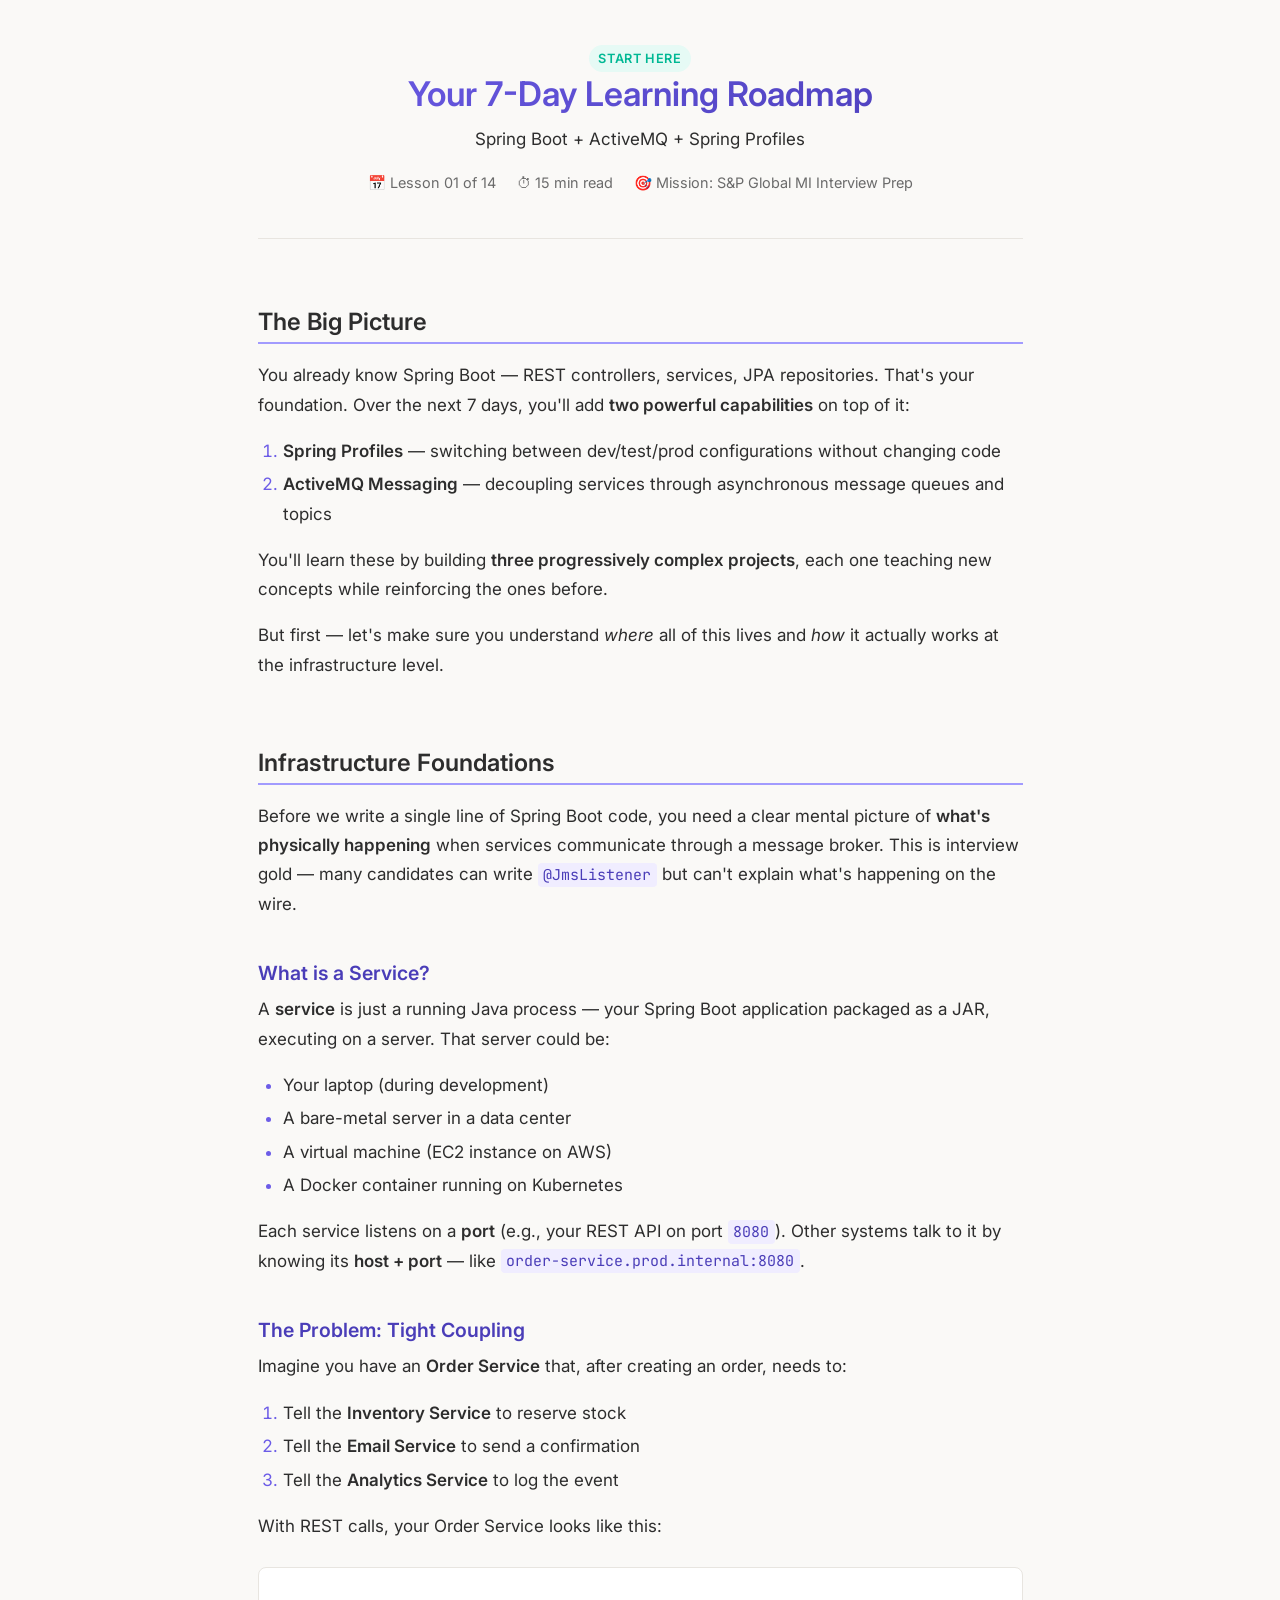
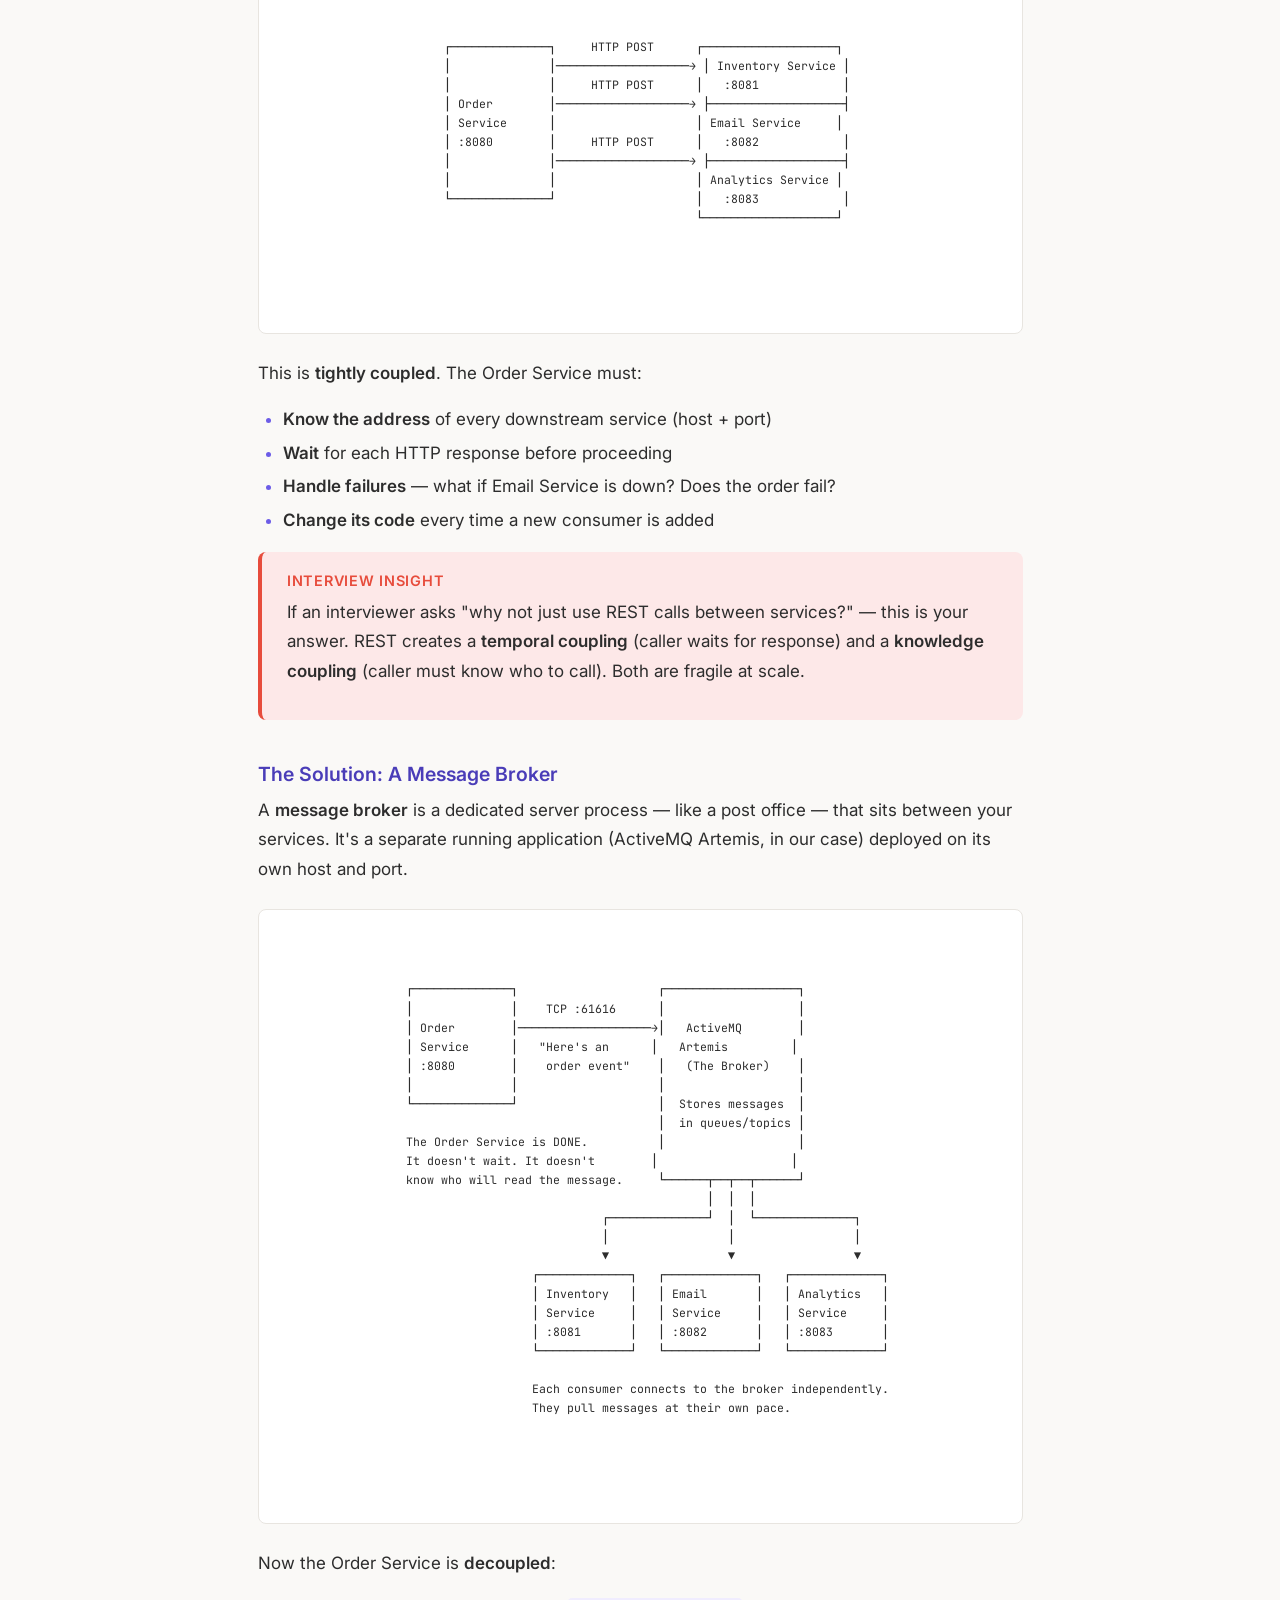
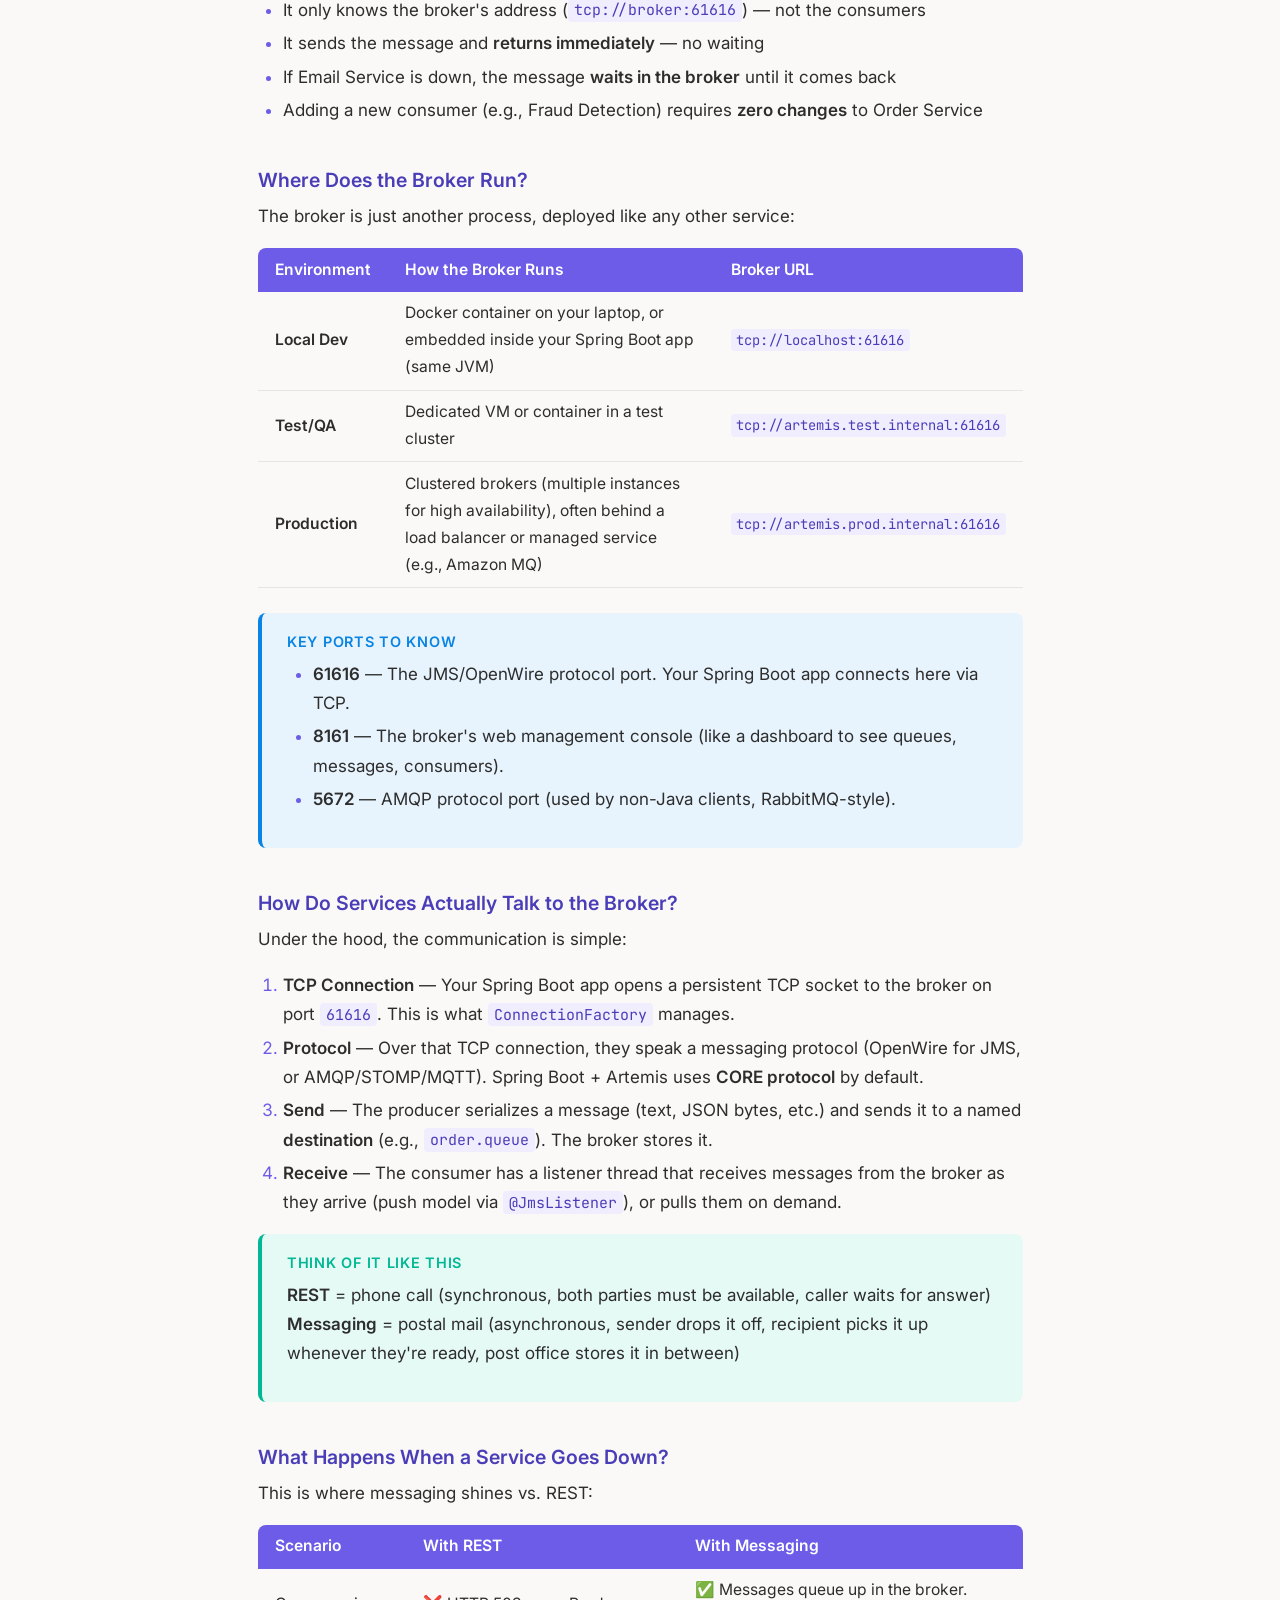
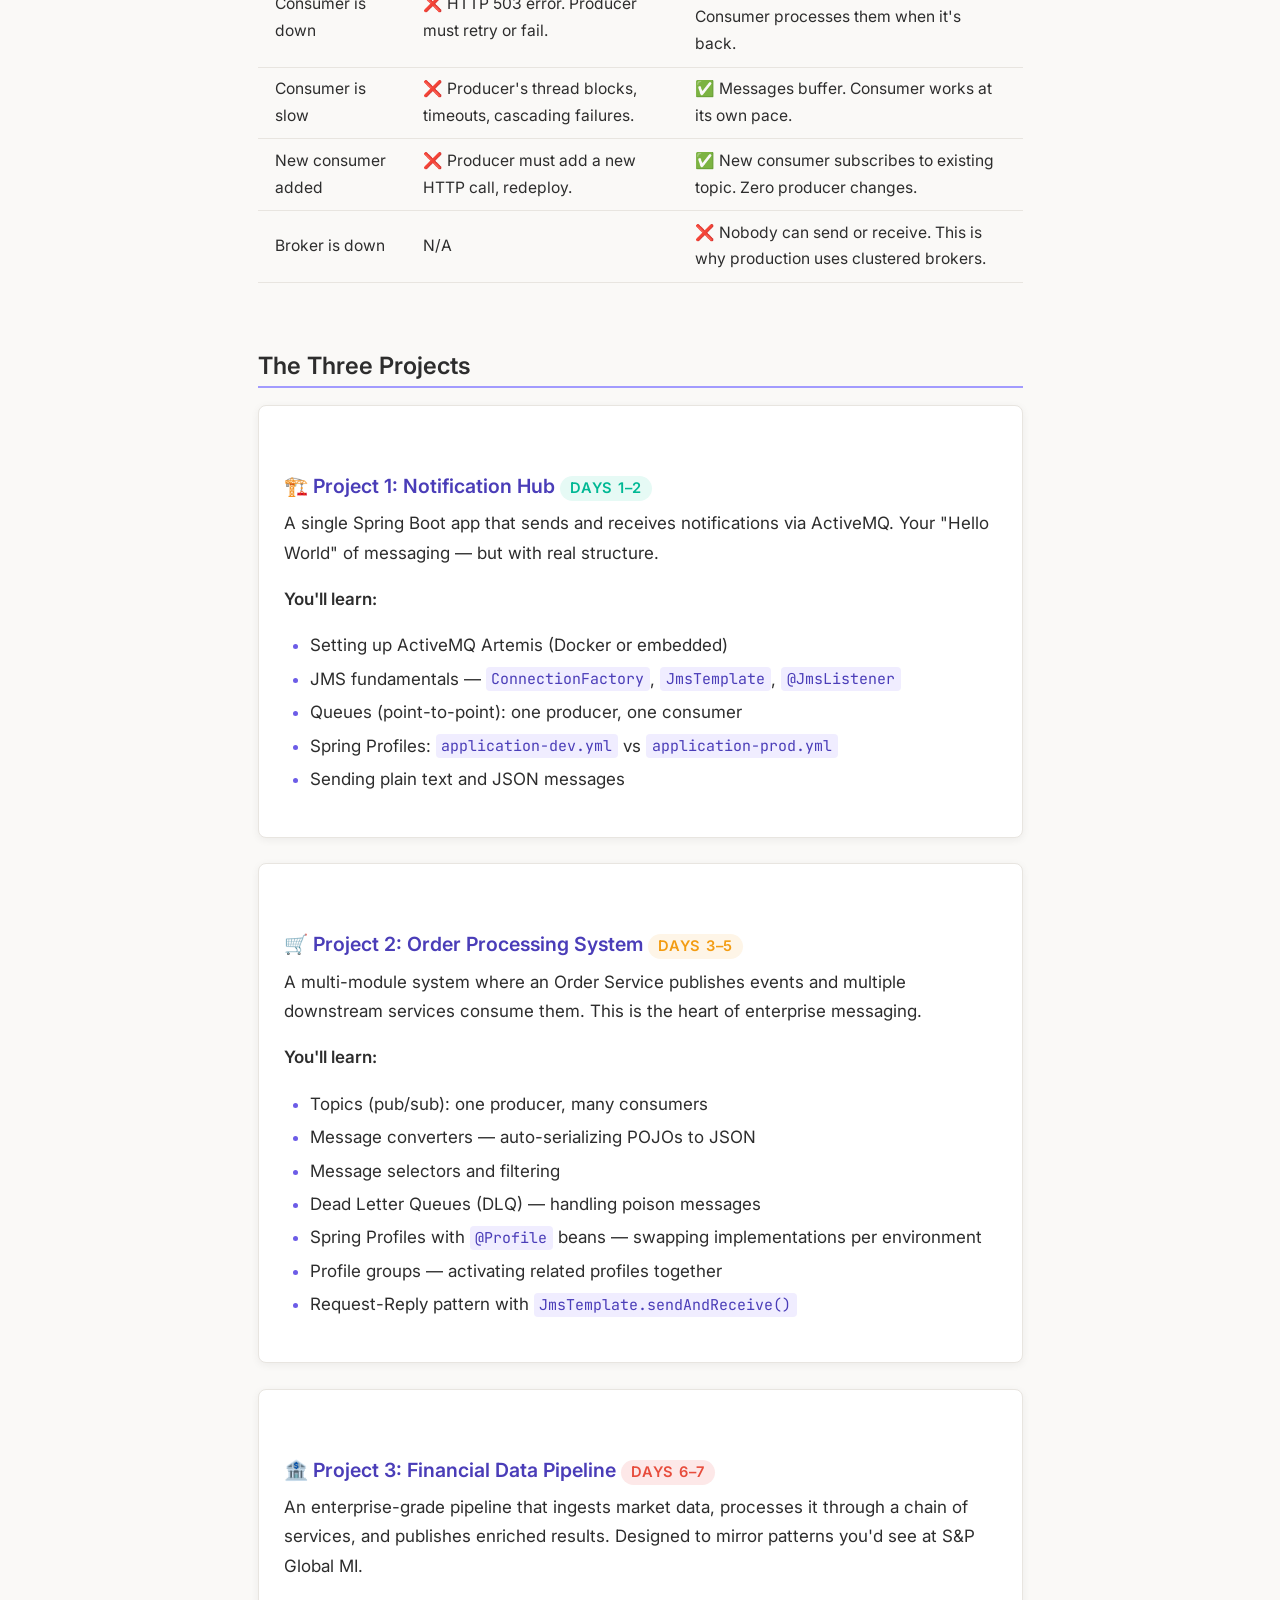
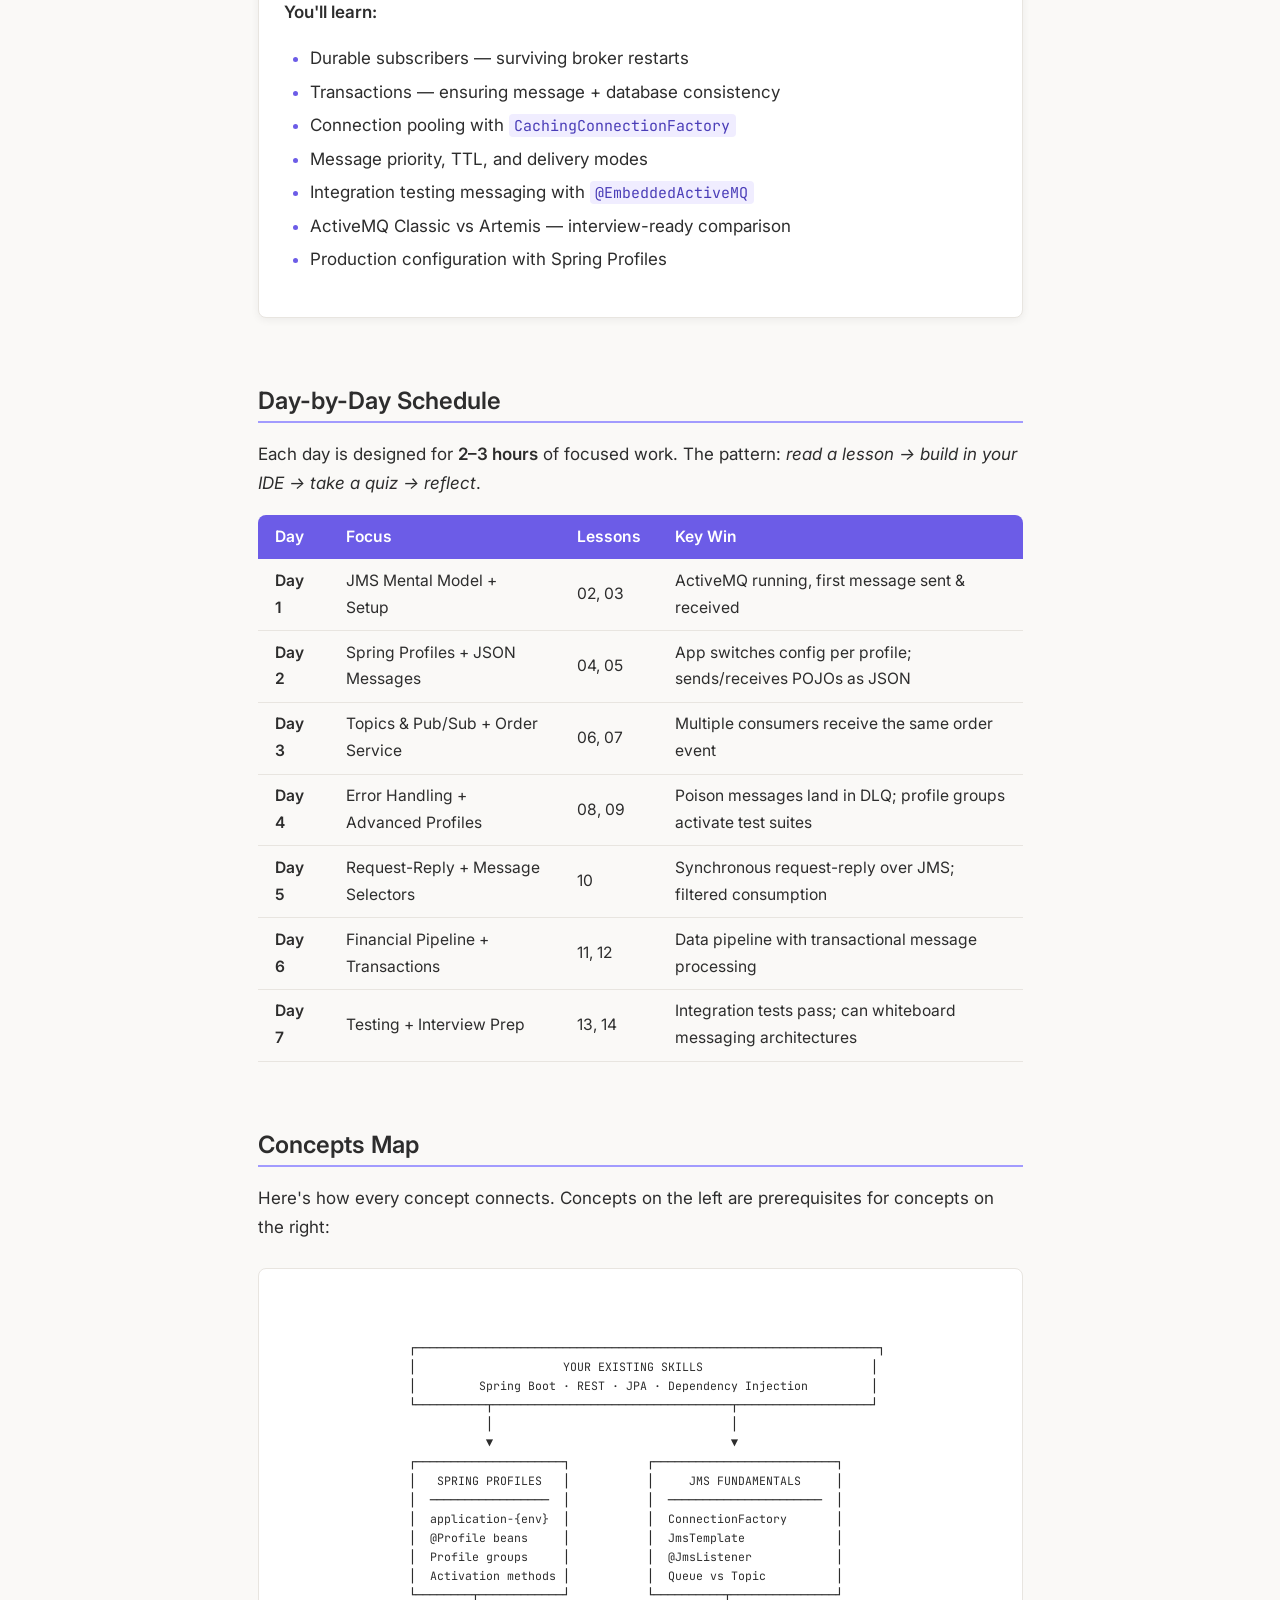
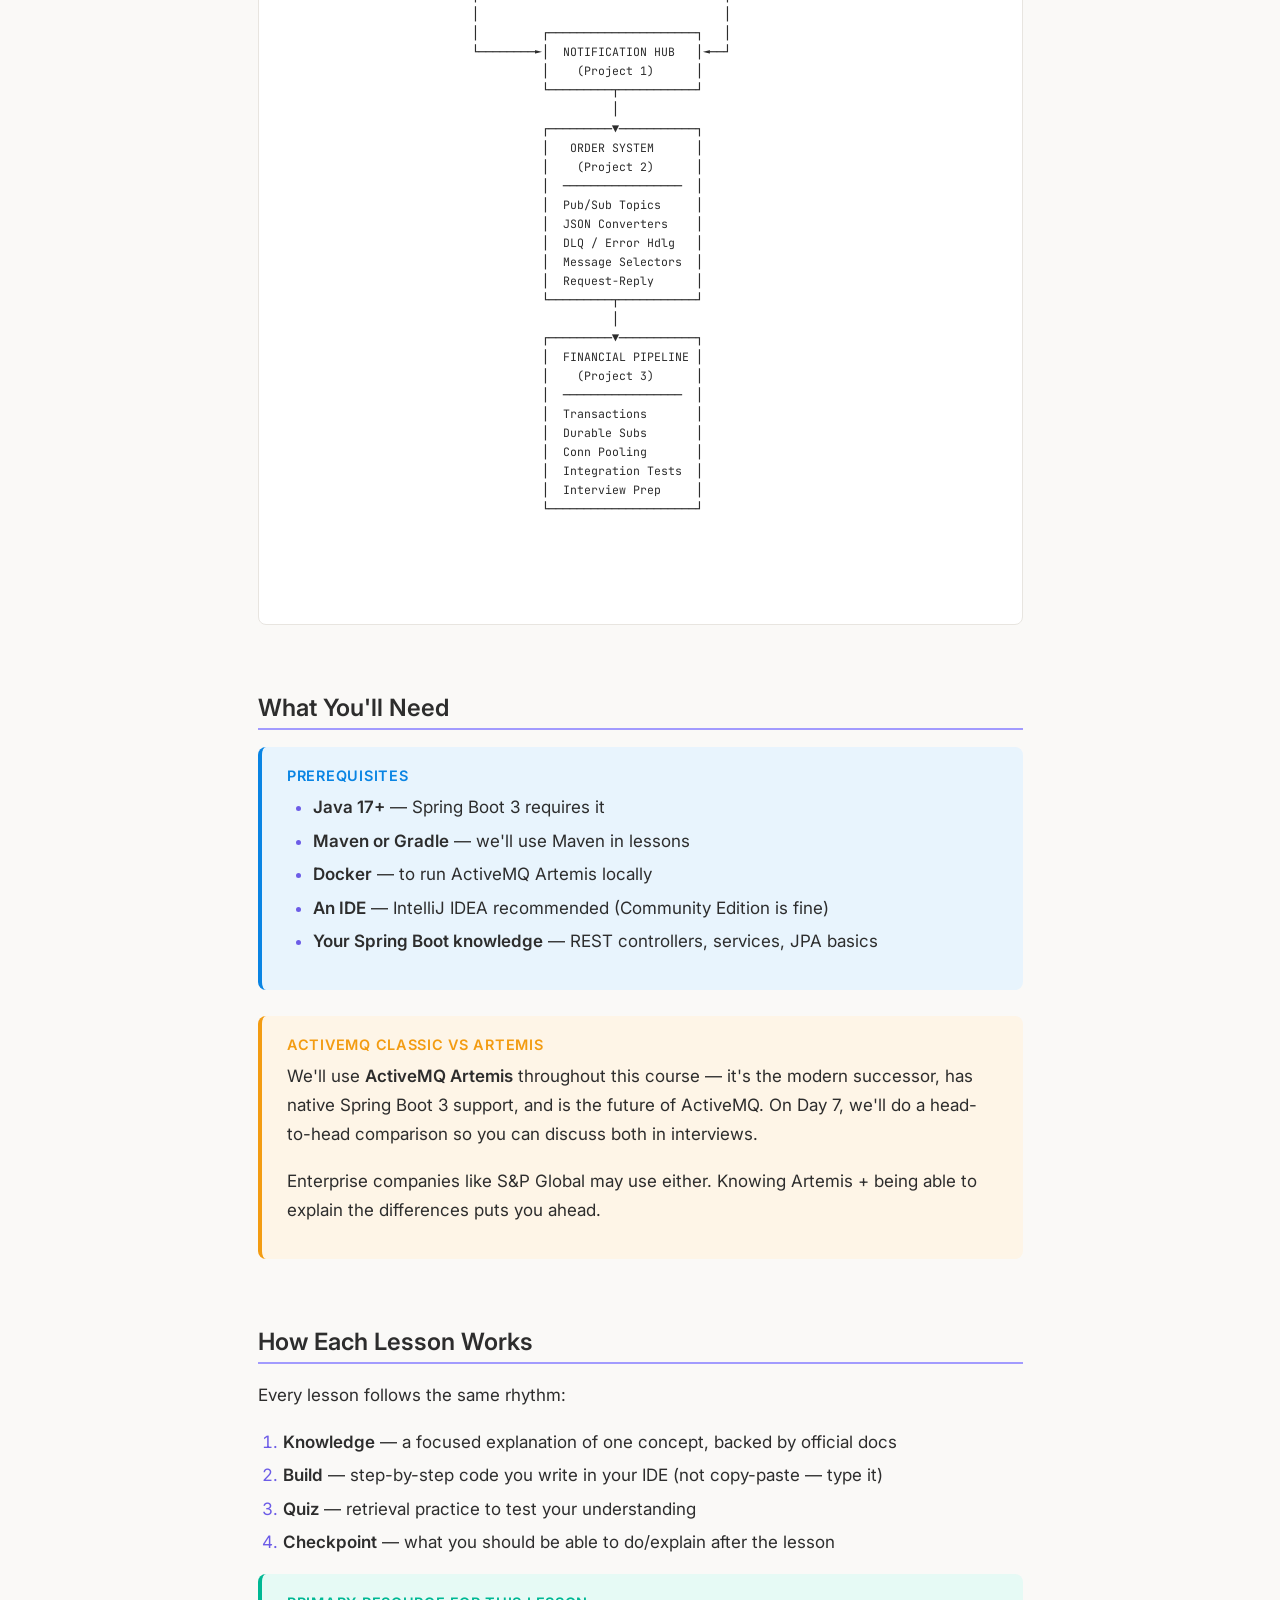
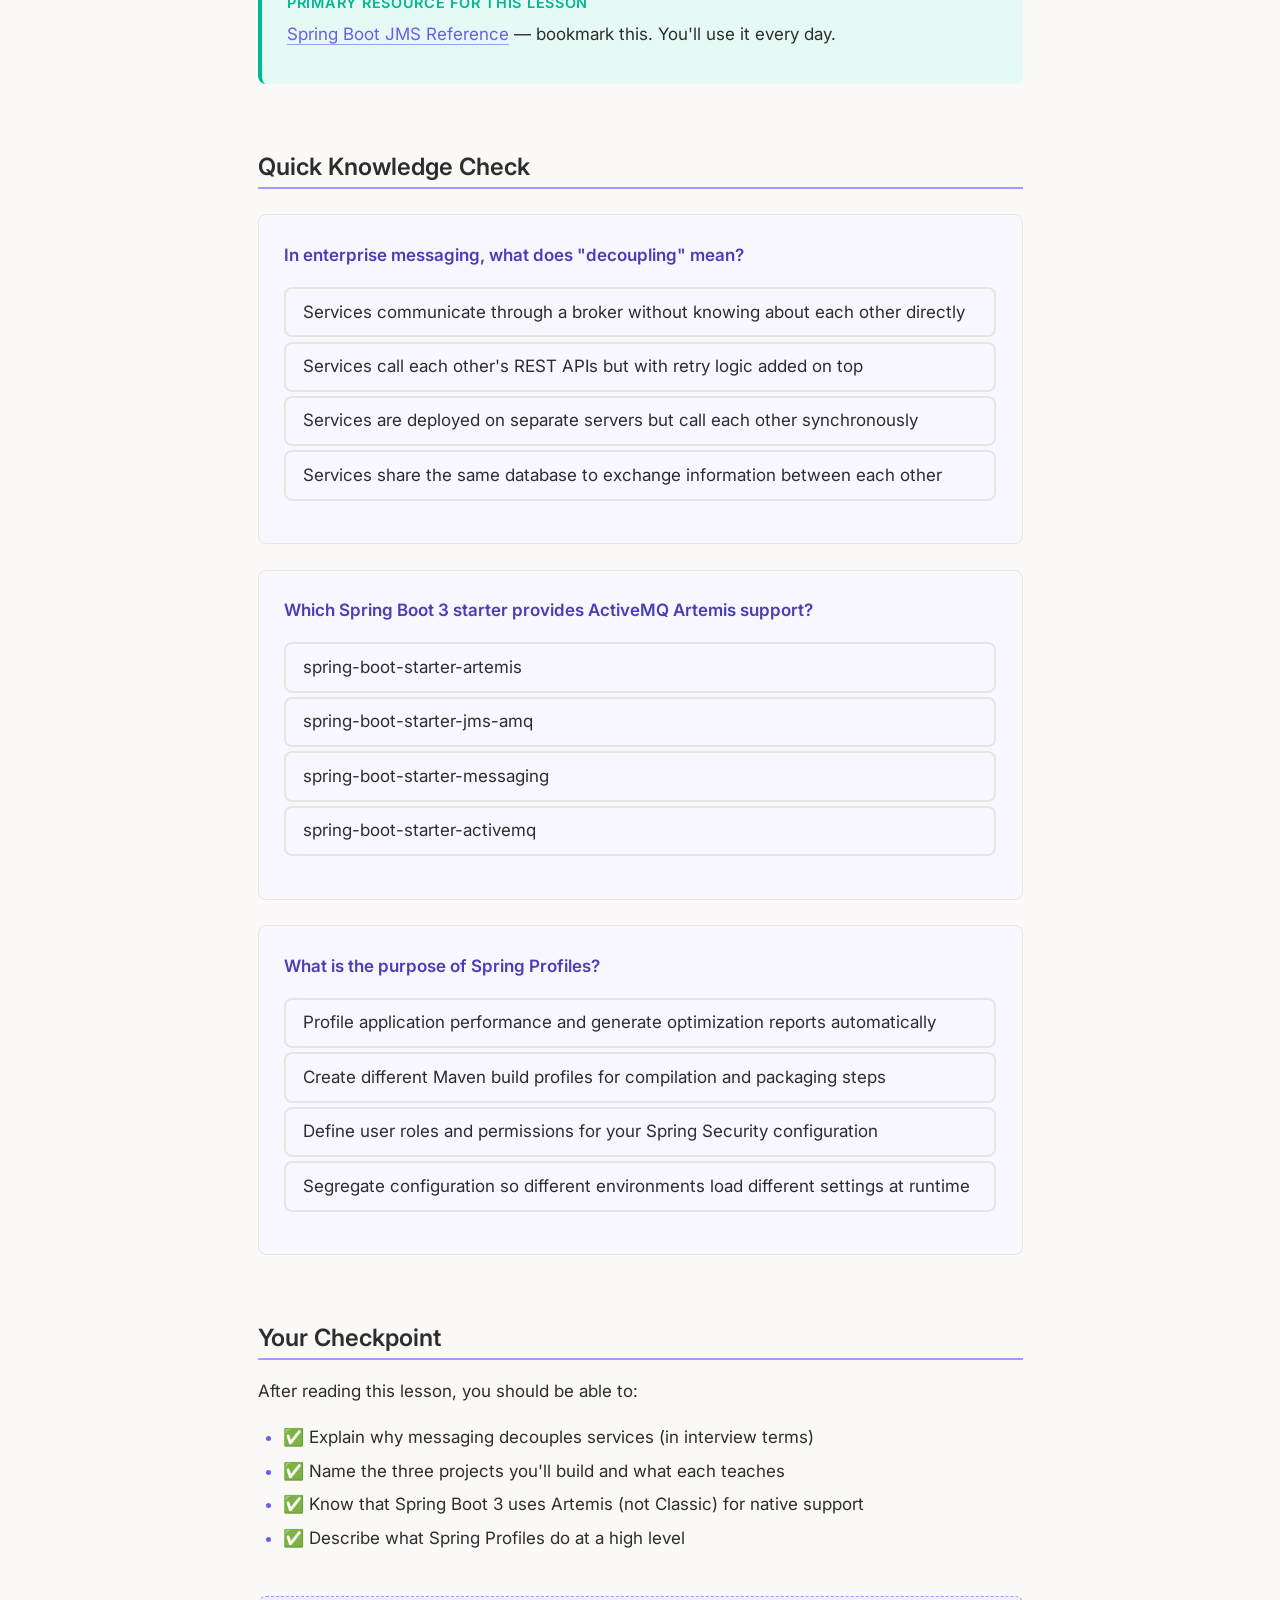
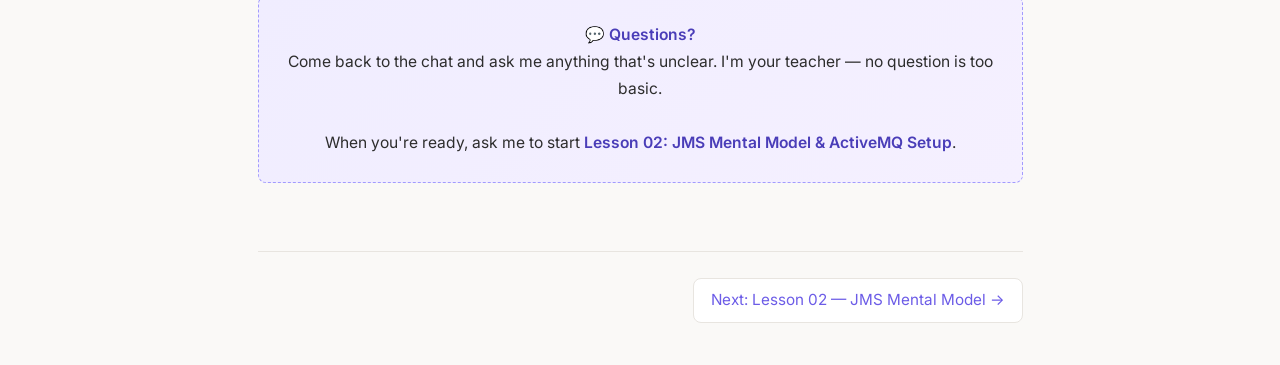
==== lessons/0001-your-seven-day-roadmap.html @ 691f7c8f "Initial commit of Spring Boot + ActiveMQ learning path" ====
<!DOCTYPE html>
<html lang="en">
<head>
  <meta charset="UTF-8">
  <meta name="viewport" content="width=device-width, initial-scale=1.0">
  <title>Lesson 01 — Your 7-Day Learning Roadmap</title>
  <link rel="stylesheet" href="../assets/style.css">
</head>
<body>

  <div class="lesson-header">
    <span class="lesson-badge badge-beginner">Start Here</span>
    <h1>Your 7-Day Learning Roadmap</h1>
    <p>Spring Boot + ActiveMQ + Spring Profiles</p>
    <div class="lesson-meta">
      <span>📅 Lesson 01 of 14</span>
      <span>⏱ 15 min read</span>
      <span>🎯 Mission: S&amp;P Global MI Interview Prep</span>
    </div>
  </div>

  <!-- ============================================================ -->

  <h2>The Big Picture</h2>

  <p>You already know Spring Boot — REST controllers, services, JPA repositories. That's your foundation. Over the next 7 days, you'll add <strong>two powerful capabilities</strong> on top of it:</p>

  <ol>
    <li><strong>Spring Profiles</strong> — switching between dev/test/prod configurations without changing code</li>
    <li><strong>ActiveMQ Messaging</strong> — decoupling services through asynchronous message queues and topics</li>
  </ol>

  <p>You'll learn these by building <strong>three progressively complex projects</strong>, each one teaching new concepts while reinforcing the ones before.</p>

  <p>But first — let's make sure you understand <em>where</em> all of this lives and <em>how</em> it actually works at the infrastructure level.</p>

  <!-- ============================================================ -->

  <h2>Infrastructure Foundations</h2>

  <p>Before we write a single line of Spring Boot code, you need a clear mental picture of <strong>what's physically happening</strong> when services communicate through a message broker. This is interview gold — many candidates can write <code>@JmsListener</code> but can't explain what's happening on the wire.</p>

  <h3>What is a Service?</h3>

  <p>A <strong>service</strong> is just a running Java process — your Spring Boot application packaged as a JAR, executing on a server. That server could be:</p>

  <ul>
    <li>Your laptop (during development)</li>
    <li>A bare-metal server in a data center</li>
    <li>A virtual machine (EC2 instance on AWS)</li>
    <li>A Docker container running on Kubernetes</li>
  </ul>

  <p>Each service listens on a <strong>port</strong> (e.g., your REST API on port <code>8080</code>). Other systems talk to it by knowing its <strong>host + port</strong> — like <code>order-service.prod.internal:8080</code>.</p>

  <h3>The Problem: Tight Coupling</h3>

  <p>Imagine you have an <strong>Order Service</strong> that, after creating an order, needs to:</p>
  <ol>
    <li>Tell the <strong>Inventory Service</strong> to reserve stock</li>
    <li>Tell the <strong>Email Service</strong> to send a confirmation</li>
    <li>Tell the <strong>Analytics Service</strong> to log the event</li>
  </ol>

  <p>With REST calls, your Order Service looks like this:</p>

  <div class="diagram">
    <pre><code>
  ┌──────────────┐     HTTP POST      ┌───────────────────┐
  │              │───────────────────→ │ Inventory Service │
  │              │     HTTP POST      │   :8081            │
  │ Order        │───────────────────→ ├───────────────────┤
  │ Service      │                    │ Email Service     │
  │ :8080        │     HTTP POST      │   :8082            │
  │              │───────────────────→ ├───────────────────┤
  │              │                    │ Analytics Service │
  └──────────────┘                    │   :8083            │
                                      └───────────────────┘
    </code></pre>
  </div>

  <p>This is <strong>tightly coupled</strong>. The Order Service must:</p>
  <ul>
    <li><strong>Know the address</strong> of every downstream service (host + port)</li>
    <li><strong>Wait</strong> for each HTTP response before proceeding</li>
    <li><strong>Handle failures</strong> — what if Email Service is down? Does the order fail?</li>
    <li><strong>Change its code</strong> every time a new consumer is added</li>
  </ul>

  <div class="callout callout-danger">
    <div class="callout-label">Interview Insight</div>
    <p>If an interviewer asks "why not just use REST calls between services?" — this is your answer. REST creates a <strong>temporal coupling</strong> (caller waits for response) and a <strong>knowledge coupling</strong> (caller must know who to call). Both are fragile at scale.</p>
  </div>

  <h3>The Solution: A Message Broker</h3>

  <p>A <strong>message broker</strong> is a dedicated server process — like a post office — that sits between your services. It's a separate running application (ActiveMQ Artemis, in our case) deployed on its own host and port.</p>

  <div class="diagram">
    <pre><code>
  ┌──────────────┐                    ┌───────────────────┐
  │              │    TCP :61616      │                   │
  │ Order        │───────────────────→│   ActiveMQ        │
  │ Service      │   "Here's an      │   Artemis         │
  │ :8080        │    order event"    │   (The Broker)    │
  │              │                    │                   │
  └──────────────┘                    │  Stores messages  │
                                      │  in queues/topics │
  The Order Service is DONE.          │                   │
  It doesn't wait. It doesn't        │                   │
  know who will read the message.     └──────┬──┬──┬──────┘
                                             │  │  │
                              ┌──────────────┘  │  └──────────────┐
                              │                 │                 │
                              ▼                 ▼                 ▼
                    ┌─────────────┐   ┌─────────────┐   ┌─────────────┐
                    │ Inventory   │   │ Email       │   │ Analytics   │
                    │ Service     │   │ Service     │   │ Service     │
                    │ :8081       │   │ :8082       │   │ :8083       │
                    └─────────────┘   └─────────────┘   └─────────────┘

                    Each consumer connects to the broker independently.
                    They pull messages at their own pace.
    </code></pre>
  </div>

  <p>Now the Order Service is <strong>decoupled</strong>:</p>
  <ul>
    <li>It only knows the broker's address (<code>tcp://broker:61616</code>) — not the consumers</li>
    <li>It sends the message and <strong>returns immediately</strong> — no waiting</li>
    <li>If Email Service is down, the message <strong>waits in the broker</strong> until it comes back</li>
    <li>Adding a new consumer (e.g., Fraud Detection) requires <strong>zero changes</strong> to Order Service</li>
  </ul>

  <h3>Where Does the Broker Run?</h3>

  <p>The broker is just another process, deployed like any other service:</p>

  <table>
    <thead>
      <tr>
        <th>Environment</th>
        <th>How the Broker Runs</th>
        <th>Broker URL</th>
      </tr>
    </thead>
    <tbody>
      <tr>
        <td><strong>Local Dev</strong></td>
        <td>Docker container on your laptop, or embedded inside your Spring Boot app (same JVM)</td>
        <td><code>tcp://localhost:61616</code></td>
      </tr>
      <tr>
        <td><strong>Test/QA</strong></td>
        <td>Dedicated VM or container in a test cluster</td>
        <td><code>tcp://artemis.test.internal:61616</code></td>
      </tr>
      <tr>
        <td><strong>Production</strong></td>
        <td>Clustered brokers (multiple instances for high availability), often behind a load balancer or managed service (e.g., Amazon MQ)</td>
        <td><code>tcp://artemis.prod.internal:61616</code></td>
      </tr>
    </tbody>
  </table>

  <div class="callout callout-info">
    <div class="callout-label">Key Ports to Know</div>
    <ul>
      <li><strong>61616</strong> — The JMS/OpenWire protocol port. Your Spring Boot app connects here via TCP.</li>
      <li><strong>8161</strong> — The broker's web management console (like a dashboard to see queues, messages, consumers).</li>
      <li><strong>5672</strong> — AMQP protocol port (used by non-Java clients, RabbitMQ-style).</li>
    </ul>
  </div>

  <h3>How Do Services Actually Talk to the Broker?</h3>

  <p>Under the hood, the communication is simple:</p>

  <ol>
    <li><strong>TCP Connection</strong> — Your Spring Boot app opens a persistent TCP socket to the broker on port <code>61616</code>. This is what <code>ConnectionFactory</code> manages.</li>
    <li><strong>Protocol</strong> — Over that TCP connection, they speak a messaging protocol (OpenWire for JMS, or AMQP/STOMP/MQTT). Spring Boot + Artemis uses <strong>CORE protocol</strong> by default.</li>
    <li><strong>Send</strong> — The producer serializes a message (text, JSON bytes, etc.) and sends it to a named <strong>destination</strong> (e.g., <code>order.queue</code>). The broker stores it.</li>
    <li><strong>Receive</strong> — The consumer has a listener thread that receives messages from the broker as they arrive (push model via <code>@JmsListener</code>), or pulls them on demand.</li>
  </ol>

  <div class="callout callout-success">
    <div class="callout-label">Think of It Like This</div>
    <p><strong>REST</strong> = phone call (synchronous, both parties must be available, caller waits for answer)<br>
    <strong>Messaging</strong> = postal mail (asynchronous, sender drops it off, recipient picks it up whenever they're ready, post office stores it in between)</p>
  </div>

  <h3>What Happens When a Service Goes Down?</h3>

  <p>This is where messaging shines vs. REST:</p>

  <table>
    <thead>
      <tr>
        <th>Scenario</th>
        <th>With REST</th>
        <th>With Messaging</th>
      </tr>
    </thead>
    <tbody>
      <tr>
        <td>Consumer is down</td>
        <td>❌ HTTP 503 error. Producer must retry or fail.</td>
        <td>✅ Messages queue up in the broker. Consumer processes them when it's back.</td>
      </tr>
      <tr>
        <td>Consumer is slow</td>
        <td>❌ Producer's thread blocks, timeouts, cascading failures.</td>
        <td>✅ Messages buffer. Consumer works at its own pace.</td>
      </tr>
      <tr>
        <td>New consumer added</td>
        <td>❌ Producer must add a new HTTP call, redeploy.</td>
        <td>✅ New consumer subscribes to existing topic. Zero producer changes.</td>
      </tr>
      <tr>
        <td>Broker is down</td>
        <td>N/A</td>
        <td>❌ Nobody can send or receive. This is why production uses clustered brokers.</td>
      </tr>
    </tbody>
  </table>

  <!-- ============================================================ -->

  <h2>The Three Projects</h2>

  <div class="card">
    <h3>🏗️ Project 1: Notification Hub <span class="lesson-badge badge-beginner">Days 1–2</span></h3>
    <p>A single Spring Boot app that sends and receives notifications via ActiveMQ. Your "Hello World" of messaging — but with real structure.</p>
    <p><strong>You'll learn:</strong></p>
    <ul>
      <li>Setting up ActiveMQ Artemis (Docker or embedded)</li>
      <li>JMS fundamentals — <code>ConnectionFactory</code>, <code>JmsTemplate</code>, <code>@JmsListener</code></li>
      <li>Queues (point-to-point): one producer, one consumer</li>
      <li>Spring Profiles: <code>application-dev.yml</code> vs <code>application-prod.yml</code></li>
      <li>Sending plain text and JSON messages</li>
    </ul>
  </div>

  <div class="card">
    <h3>🛒 Project 2: Order Processing System <span class="lesson-badge badge-intermediate">Days 3–5</span></h3>
    <p>A multi-module system where an Order Service publishes events and multiple downstream services consume them. This is the heart of enterprise messaging.</p>
    <p><strong>You'll learn:</strong></p>
    <ul>
      <li>Topics (pub/sub): one producer, many consumers</li>
      <li>Message converters — auto-serializing POJOs to JSON</li>
      <li>Message selectors and filtering</li>
      <li>Dead Letter Queues (DLQ) — handling poison messages</li>
      <li>Spring Profiles with <code>@Profile</code> beans — swapping implementations per environment</li>
      <li>Profile groups — activating related profiles together</li>
      <li>Request-Reply pattern with <code>JmsTemplate.sendAndReceive()</code></li>
    </ul>
  </div>

  <div class="card">
    <h3>🏦 Project 3: Financial Data Pipeline <span class="lesson-badge badge-advanced">Days 6–7</span></h3>
    <p>An enterprise-grade pipeline that ingests market data, processes it through a chain of services, and publishes enriched results. Designed to mirror patterns you'd see at S&amp;P Global MI.</p>
    <p><strong>You'll learn:</strong></p>
    <ul>
      <li>Durable subscribers — surviving broker restarts</li>
      <li>Transactions — ensuring message + database consistency</li>
      <li>Connection pooling with <code>CachingConnectionFactory</code></li>
      <li>Message priority, TTL, and delivery modes</li>
      <li>Integration testing messaging with <code>@EmbeddedActiveMQ</code></li>
      <li>ActiveMQ Classic vs Artemis — interview-ready comparison</li>
      <li>Production configuration with Spring Profiles</li>
    </ul>
  </div>

  <!-- ============================================================ -->

  <h2>Day-by-Day Schedule</h2>

  <p>Each day is designed for <strong>2–3 hours</strong> of focused work. The pattern: <em>read a lesson → build in your IDE → take a quiz → reflect</em>.</p>

  <table>
    <thead>
      <tr>
        <th>Day</th>
        <th>Focus</th>
        <th>Lessons</th>
        <th>Key Win</th>
      </tr>
    </thead>
    <tbody>
      <tr>
        <td><strong>Day 1</strong></td>
        <td>JMS Mental Model + Setup</td>
        <td>02, 03</td>
        <td>ActiveMQ running, first message sent &amp; received</td>
      </tr>
      <tr>
        <td><strong>Day 2</strong></td>
        <td>Spring Profiles + JSON Messages</td>
        <td>04, 05</td>
        <td>App switches config per profile; sends/receives POJOs as JSON</td>
      </tr>
      <tr>
        <td><strong>Day 3</strong></td>
        <td>Topics &amp; Pub/Sub + Order Service</td>
        <td>06, 07</td>
        <td>Multiple consumers receive the same order event</td>
      </tr>
      <tr>
        <td><strong>Day 4</strong></td>
        <td>Error Handling + Advanced Profiles</td>
        <td>08, 09</td>
        <td>Poison messages land in DLQ; profile groups activate test suites</td>
      </tr>
      <tr>
        <td><strong>Day 5</strong></td>
        <td>Request-Reply + Message Selectors</td>
        <td>10</td>
        <td>Synchronous request-reply over JMS; filtered consumption</td>
      </tr>
      <tr>
        <td><strong>Day 6</strong></td>
        <td>Financial Pipeline + Transactions</td>
        <td>11, 12</td>
        <td>Data pipeline with transactional message processing</td>
      </tr>
      <tr>
        <td><strong>Day 7</strong></td>
        <td>Testing + Interview Prep</td>
        <td>13, 14</td>
        <td>Integration tests pass; can whiteboard messaging architectures</td>
      </tr>
    </tbody>
  </table>

  <!-- ============================================================ -->

  <h2>Concepts Map</h2>

  <p>Here's how every concept connects. Concepts on the left are prerequisites for concepts on the right:</p>

  <div class="diagram">
    <pre><code>
  ┌──────────────────────────────────────────────────────────────────┐
  │                     YOUR EXISTING SKILLS                        │
  │         Spring Boot · REST · JPA · Dependency Injection         │
  └──────────┬──────────────────────────────────┬───────────────────┘
             │                                  │
             ▼                                  ▼
  ┌─────────────────────┐           ┌──────────────────────────┐
  │   SPRING PROFILES   │           │     JMS FUNDAMENTALS     │
  │  ─────────────────  │           │  ──────────────────────  │
  │  application-{env}  │           │  ConnectionFactory       │
  │  @Profile beans     │           │  JmsTemplate             │
  │  Profile groups     │           │  @JmsListener            │
  │  Activation methods │           │  Queue vs Topic          │
  └────────┬────────────┘           └──────────┬───────────────┘
           │                                   │
           │         ┌─────────────────────┐   │
           └────────►│  NOTIFICATION HUB   │◄──┘
                     │    (Project 1)      │
                     └─────────┬───────────┘
                               │
                     ┌─────────▼───────────┐
                     │   ORDER SYSTEM      │
                     │    (Project 2)      │
                     │  ─────────────────  │
                     │  Pub/Sub Topics     │
                     │  JSON Converters    │
                     │  DLQ / Error Hdlg   │
                     │  Message Selectors  │
                     │  Request-Reply      │
                     └─────────┬───────────┘
                               │
                     ┌─────────▼───────────┐
                     │  FINANCIAL PIPELINE │
                     │    (Project 3)      │
                     │  ─────────────────  │
                     │  Transactions       │
                     │  Durable Subs       │
                     │  Conn Pooling       │
                     │  Integration Tests  │
                     │  Interview Prep     │
                     └─────────────────────┘
    </code></pre>
  </div>

  <!-- ============================================================ -->

  <h2>What You'll Need</h2>

  <div class="callout callout-info">
    <div class="callout-label">Prerequisites</div>
    <ul>
      <li><strong>Java 17+</strong> — Spring Boot 3 requires it</li>
      <li><strong>Maven or Gradle</strong> — we'll use Maven in lessons</li>
      <li><strong>Docker</strong> — to run ActiveMQ Artemis locally</li>
      <li><strong>An IDE</strong> — IntelliJ IDEA recommended (Community Edition is fine)</li>
      <li><strong>Your Spring Boot knowledge</strong> — REST controllers, services, JPA basics</li>
    </ul>
  </div>

  <div class="callout callout-warning">
    <div class="callout-label">ActiveMQ Classic vs Artemis</div>
    <p>We'll use <strong>ActiveMQ Artemis</strong> throughout this course — it's the modern successor, has native Spring Boot 3 support, and is the future of ActiveMQ. On Day 7, we'll do a head-to-head comparison so you can discuss both in interviews.</p>
    <p>Enterprise companies like S&amp;P Global may use either. Knowing Artemis + being able to explain the differences puts you ahead.</p>
  </div>

  <!-- ============================================================ -->

  <h2>How Each Lesson Works</h2>

  <p>Every lesson follows the same rhythm:</p>

  <ol>
    <li><strong>Knowledge</strong> — a focused explanation of one concept, backed by official docs</li>
    <li><strong>Build</strong> — step-by-step code you write in your IDE (not copy-paste — type it)</li>
    <li><strong>Quiz</strong> — retrieval practice to test your understanding</li>
    <li><strong>Checkpoint</strong> — what you should be able to do/explain after the lesson</li>
  </ol>

  <div class="callout callout-success">
    <div class="callout-label">Primary Resource for This Lesson</div>
    <p><a href="https://docs.spring.io/spring-boot/reference/messaging/jms.html">Spring Boot JMS Reference</a> — bookmark this. You'll use it every day.</p>
  </div>

  <!-- ============================================================ -->

  <h2>Quick Knowledge Check</h2>

  <div class="quiz" data-quiz="q1">
    <p class="quiz-question">In enterprise messaging, what does "decoupling" mean?</p>
    <ul class="quiz-options">
      <li data-correct data-explanation="Decoupling means the producer doesn't need to know about the consumer — they communicate through a broker.">Services communicate through a broker without knowing about each other directly</li>
      <li>Services share the same database to exchange information between each other</li>
      <li>Services call each other's REST APIs but with retry logic added on top</li>
      <li>Services are deployed on separate servers but call each other synchronously</li>
    </ul>
    <div class="quiz-feedback"></div>
  </div>

  <div class="quiz" data-quiz="q2">
    <p class="quiz-question">Which Spring Boot 3 starter provides ActiveMQ Artemis support?</p>
    <ul class="quiz-options">
      <li data-correct data-explanation="Spring Boot 3 has a dedicated Artemis starter with full auto-configuration.">spring-boot-starter-artemis</li>
      <li>spring-boot-starter-activemq</li>
      <li>spring-boot-starter-messaging</li>
      <li>spring-boot-starter-jms-amq</li>
    </ul>
    <div class="quiz-feedback"></div>
  </div>

  <div class="quiz" data-quiz="q3">
    <p class="quiz-question">What is the purpose of Spring Profiles?</p>
    <ul class="quiz-options">
      <li data-correct data-explanation="Profiles let you define environment-specific beans and properties, activated at runtime.">Segregate configuration so different environments load different settings at runtime</li>
      <li>Define user roles and permissions for your Spring Security configuration</li>
      <li>Profile application performance and generate optimization reports automatically</li>
      <li>Create different Maven build profiles for compilation and packaging steps</li>
    </ul>
    <div class="quiz-feedback"></div>
  </div>

  <!-- ============================================================ -->

  <h2>Your Checkpoint</h2>

  <p>After reading this lesson, you should be able to:</p>
  <ul>
    <li>✅ Explain why messaging decouples services (in interview terms)</li>
    <li>✅ Name the three projects you'll build and what each teaches</li>
    <li>✅ Know that Spring Boot 3 uses Artemis (not Classic) for native support</li>
    <li>✅ Describe what Spring Profiles do at a high level</li>
  </ul>

  <!-- ============================================================ -->

  <div class="teacher-prompt">
    <strong>💬 Questions?</strong><br>
    Come back to the chat and ask me anything that's unclear. I'm your teacher — no question is too basic.
    <br><br>
    When you're ready, ask me to start <strong>Lesson 02: JMS Mental Model &amp; ActiveMQ Setup</strong>.
  </div>

  <div class="lesson-nav">
    <span></span>
    <a href="0002-jms-mental-model-and-activemq-setup.html">Next: Lesson 02 — JMS Mental Model →</a>
  </div>

  <script src="../assets/quiz.js"></script>

</body>
</html>
---- assets/style.css ----
/* ============================================================
   Spring Boot + ActiveMQ Learning Path — Shared Stylesheet
   Tufte-inspired, clean, print-friendly
   ============================================================ */

@import url('https://fonts.googleapis.com/css2?family=Inter:wght@400;500;600;700&family=JetBrains+Mono:wght@400;500&display=swap');

:root {
  /* Color palette — warm, professional */
  --bg:           #faf9f7;
  --bg-card:      #ffffff;
  --bg-code:      #1e1e2e;
  --bg-highlight: #f0edff;
  --bg-quiz:      #f8f7ff;

  --text:         #2d2d2d;
  --text-muted:   #6b6b6b;
  --text-code:    #cdd6f4;

  --accent:       #6c5ce7;
  --accent-light: #a29bfe;
  --accent-dark:  #4a3db8;

  --success:      #00b894;
  --success-bg:   #e6faf5;
  --danger:       #e74c3c;
  --danger-bg:    #fde8e8;
  --warning:      #f39c12;
  --warning-bg:   #fef5e7;
  --info:         #0984e3;
  --info-bg:      #e8f4fd;

  --border:       #e8e5e0;
  --shadow:       0 2px 8px rgba(0,0,0,0.06);
  --shadow-lg:    0 4px 24px rgba(0,0,0,0.10);
  --radius:       8px;

  /* Spacing scale */
  --sp-xs: 0.25rem;
  --sp-sm: 0.5rem;
  --sp-md: 1rem;
  --sp-lg: 1.5rem;
  --sp-xl: 2.5rem;
  --sp-2xl: 4rem;
}

/* ---- Reset ---- */
*, *::before, *::after { box-sizing: border-box; margin: 0; padding: 0; }

/* ---- Base ---- */
html { font-size: 17px; scroll-behavior: smooth; }

body {
  font-family: 'Inter', -apple-system, BlinkMacSystemFont, sans-serif;
  color: var(--text);
  background: var(--bg);
  line-height: 1.72;
  max-width: 48rem;
  margin: 0 auto;
  padding: var(--sp-xl) var(--sp-lg);
}

/* ---- Typography ---- */
h1, h2, h3, h4 { font-weight: 600; line-height: 1.3; color: var(--text); }

h1 {
  font-size: 2rem;
  margin-bottom: var(--sp-sm);
  background: linear-gradient(135deg, var(--accent), var(--accent-dark));
  -webkit-background-clip: text;
  -webkit-text-fill-color: transparent;
  background-clip: text;
}

h2 {
  font-size: 1.4rem;
  margin-top: var(--sp-2xl);
  margin-bottom: var(--sp-md);
  padding-bottom: var(--sp-xs);
  border-bottom: 2px solid var(--accent-light);
}

h3 {
  font-size: 1.15rem;
  margin-top: var(--sp-xl);
  margin-bottom: var(--sp-sm);
  color: var(--accent-dark);
}

p { margin-bottom: var(--sp-md); }

a {
  color: var(--accent);
  text-decoration: none;
  border-bottom: 1px solid var(--accent-light);
  transition: border-color 0.2s;
}
a:hover { border-color: var(--accent); }

strong { font-weight: 600; }

/* ---- Lists ---- */
ul, ol {
  margin-bottom: var(--sp-md);
  padding-left: var(--sp-lg);
}
li { margin-bottom: var(--sp-xs); }
li::marker { color: var(--accent); }

/* ---- Code ---- */
code {
  font-family: 'JetBrains Mono', 'Fira Code', monospace;
  font-size: 0.88em;
  background: var(--bg-highlight);
  padding: 0.15em 0.4em;
  border-radius: 4px;
  color: var(--accent-dark);
}

pre {
  background: var(--bg-code);
  color: var(--text-code);
  padding: var(--sp-lg);
  border-radius: var(--radius);
  overflow-x: auto;
  margin-bottom: var(--sp-lg);
  box-shadow: var(--shadow);
  line-height: 1.55;
  position: relative;
}

pre code {
  background: none;
  color: inherit;
  padding: 0;
  font-size: 0.85em;
}

/* Syntax tokens — minimal Catppuccin-inspired */
.kw  { color: #cba6f7; }  /* keywords */
.str { color: #a6e3a1; }  /* strings */
.ann { color: #f9e2af; }  /* annotations */
.cmt { color: #6c7086; font-style: italic; }  /* comments */
.typ { color: #89b4fa; }  /* types */
.num { color: #fab387; }  /* numbers */

/* Code label */
pre::before {
  content: attr(data-lang);
  position: absolute;
  top: var(--sp-sm);
  right: var(--sp-sm);
  font-size: 0.7em;
  color: #6c7086;
  text-transform: uppercase;
  letter-spacing: 0.1em;
  font-family: 'Inter', sans-serif;
}

/* ---- Cards / Callouts ---- */
.card {
  background: var(--bg-card);
  border: 1px solid var(--border);
  border-radius: var(--radius);
  padding: var(--sp-lg);
  margin-bottom: var(--sp-lg);
  box-shadow: var(--shadow);
}

.callout {
  border-left: 4px solid;
  border-radius: var(--radius);
  padding: var(--sp-md) var(--sp-lg);
  margin-bottom: var(--sp-lg);
}
.callout-info    { border-color: var(--info);    background: var(--info-bg);    }
.callout-success { border-color: var(--success); background: var(--success-bg); }
.callout-warning { border-color: var(--warning); background: var(--warning-bg); }
.callout-danger  { border-color: var(--danger);  background: var(--danger-bg);  }

.callout-label {
  font-weight: 600;
  font-size: 0.85em;
  text-transform: uppercase;
  letter-spacing: 0.05em;
  margin-bottom: var(--sp-xs);
}
.callout-info .callout-label    { color: var(--info); }
.callout-success .callout-label { color: var(--success); }
.callout-warning .callout-label { color: var(--warning); }
.callout-danger .callout-label  { color: var(--danger); }

/* ---- Lesson Header ---- */
.lesson-header {
  text-align: center;
  margin-bottom: var(--sp-2xl);
  padding-bottom: var(--sp-xl);
  border-bottom: 1px solid var(--border);
}

.lesson-meta {
  font-size: 0.85em;
  color: var(--text-muted);
  margin-top: var(--sp-sm);
}

.lesson-meta span {
  display: inline-block;
  margin: 0 var(--sp-sm);
}

.lesson-badge {
  display: inline-block;
  padding: 0.2em 0.7em;
  border-radius: 999px;
  font-size: 0.75em;
  font-weight: 600;
  text-transform: uppercase;
  letter-spacing: 0.05em;
}
.badge-beginner   { background: var(--success-bg); color: var(--success); }
.badge-intermediate { background: var(--warning-bg); color: var(--warning); }
.badge-advanced   { background: var(--danger-bg);  color: var(--danger);  }

/* ---- Diagrams (ASCII / inline SVG containers) ---- */
.diagram {
  background: var(--bg-card);
  border: 1px solid var(--border);
  border-radius: var(--radius);
  padding: var(--sp-lg);
  margin: var(--sp-lg) 0;
  text-align: center;
  overflow-x: auto;
}

.diagram pre {
  background: transparent;
  color: var(--text);
  box-shadow: none;
  text-align: left;
  display: inline-block;
  font-size: 0.8em;
  line-height: 1.4;
}

.diagram pre code {
  color: var(--text);
}

/* ---- Tables ---- */
table {
  width: 100%;
  border-collapse: collapse;
  margin-bottom: var(--sp-lg);
  font-size: 0.92em;
}

th {
  text-align: left;
  padding: var(--sp-sm) var(--sp-md);
  background: var(--accent);
  color: white;
  font-weight: 600;
}

th:first-child { border-radius: var(--radius) 0 0 0; }
th:last-child  { border-radius: 0 var(--radius) 0 0; }

td {
  padding: var(--sp-sm) var(--sp-md);
  border-bottom: 1px solid var(--border);
}

tr:hover td { background: var(--bg-highlight); }

/* ---- Quiz Widget ---- */
.quiz {
  background: var(--bg-quiz);
  border: 1px solid var(--border);
  border-radius: var(--radius);
  padding: var(--sp-lg);
  margin: var(--sp-lg) 0;
}

.quiz-question {
  font-weight: 600;
  margin-bottom: var(--sp-md);
  color: var(--accent-dark);
}

.quiz-options { list-style: none; padding: 0; }

.quiz-options li {
  padding: var(--sp-sm) var(--sp-md);
  margin-bottom: var(--sp-xs);
  border: 2px solid var(--border);
  border-radius: var(--radius);
  cursor: pointer;
  transition: all 0.2s;
  user-select: none;
}

.quiz-options li:hover {
  border-color: var(--accent-light);
  background: white;
}

.quiz-options li.selected {
  border-color: var(--accent);
  background: var(--bg-highlight);
}

.quiz-options li.correct {
  border-color: var(--success);
  background: var(--success-bg);
}

.quiz-options li.incorrect {
  border-color: var(--danger);
  background: var(--danger-bg);
}

.quiz-feedback {
  margin-top: var(--sp-md);
  padding: var(--sp-md);
  border-radius: var(--radius);
  display: none;
}

.quiz-feedback.show { display: block; }
.quiz-feedback.correct { background: var(--success-bg); color: var(--success); }
.quiz-feedback.incorrect { background: var(--danger-bg); color: var(--danger); }

.quiz-btn {
  display: inline-block;
  padding: var(--sp-sm) var(--sp-lg);
  background: var(--accent);
  color: white;
  border: none;
  border-radius: var(--radius);
  font-family: inherit;
  font-size: 0.9em;
  font-weight: 500;
  cursor: pointer;
  transition: background 0.2s;
  margin-top: var(--sp-sm);
}

.quiz-btn:hover { background: var(--accent-dark); }
.quiz-btn:disabled { opacity: 0.5; cursor: not-allowed; }

/* ---- Lesson Navigation ---- */
.lesson-nav {
  display: flex;
  justify-content: space-between;
  align-items: center;
  margin-top: var(--sp-2xl);
  padding-top: var(--sp-lg);
  border-top: 1px solid var(--border);
}

.lesson-nav a {
  display: inline-flex;
  align-items: center;
  gap: var(--sp-xs);
  padding: var(--sp-sm) var(--sp-md);
  background: var(--bg-card);
  border: 1px solid var(--border);
  border-radius: var(--radius);
  font-size: 0.9em;
  transition: all 0.2s;
}

.lesson-nav a:hover {
  background: var(--bg-highlight);
  border-color: var(--accent-light);
}

/* ---- Teacher Prompt ---- */
.teacher-prompt {
  background: linear-gradient(135deg, var(--bg-highlight), #f5f0ff);
  border: 1px dashed var(--accent-light);
  border-radius: var(--radius);
  padding: var(--sp-lg);
  margin-top: var(--sp-xl);
  text-align: center;
  font-size: 0.92em;
}

.teacher-prompt strong { color: var(--accent-dark); }

/* ---- Print ---- */
@media print {
  body { max-width: 100%; padding: 0; font-size: 12pt; }
  pre { white-space: pre-wrap; word-wrap: break-word; }
  .quiz-btn, .lesson-nav, .teacher-prompt { display: none; }
  .callout, .card { break-inside: avoid; }
}

/* ---- Responsive ---- */
@media (max-width: 600px) {
  html { font-size: 15px; }
  body { padding: var(--sp-md); }
  h1 { font-size: 1.6rem; }
  pre { padding: var(--sp-md); }
}
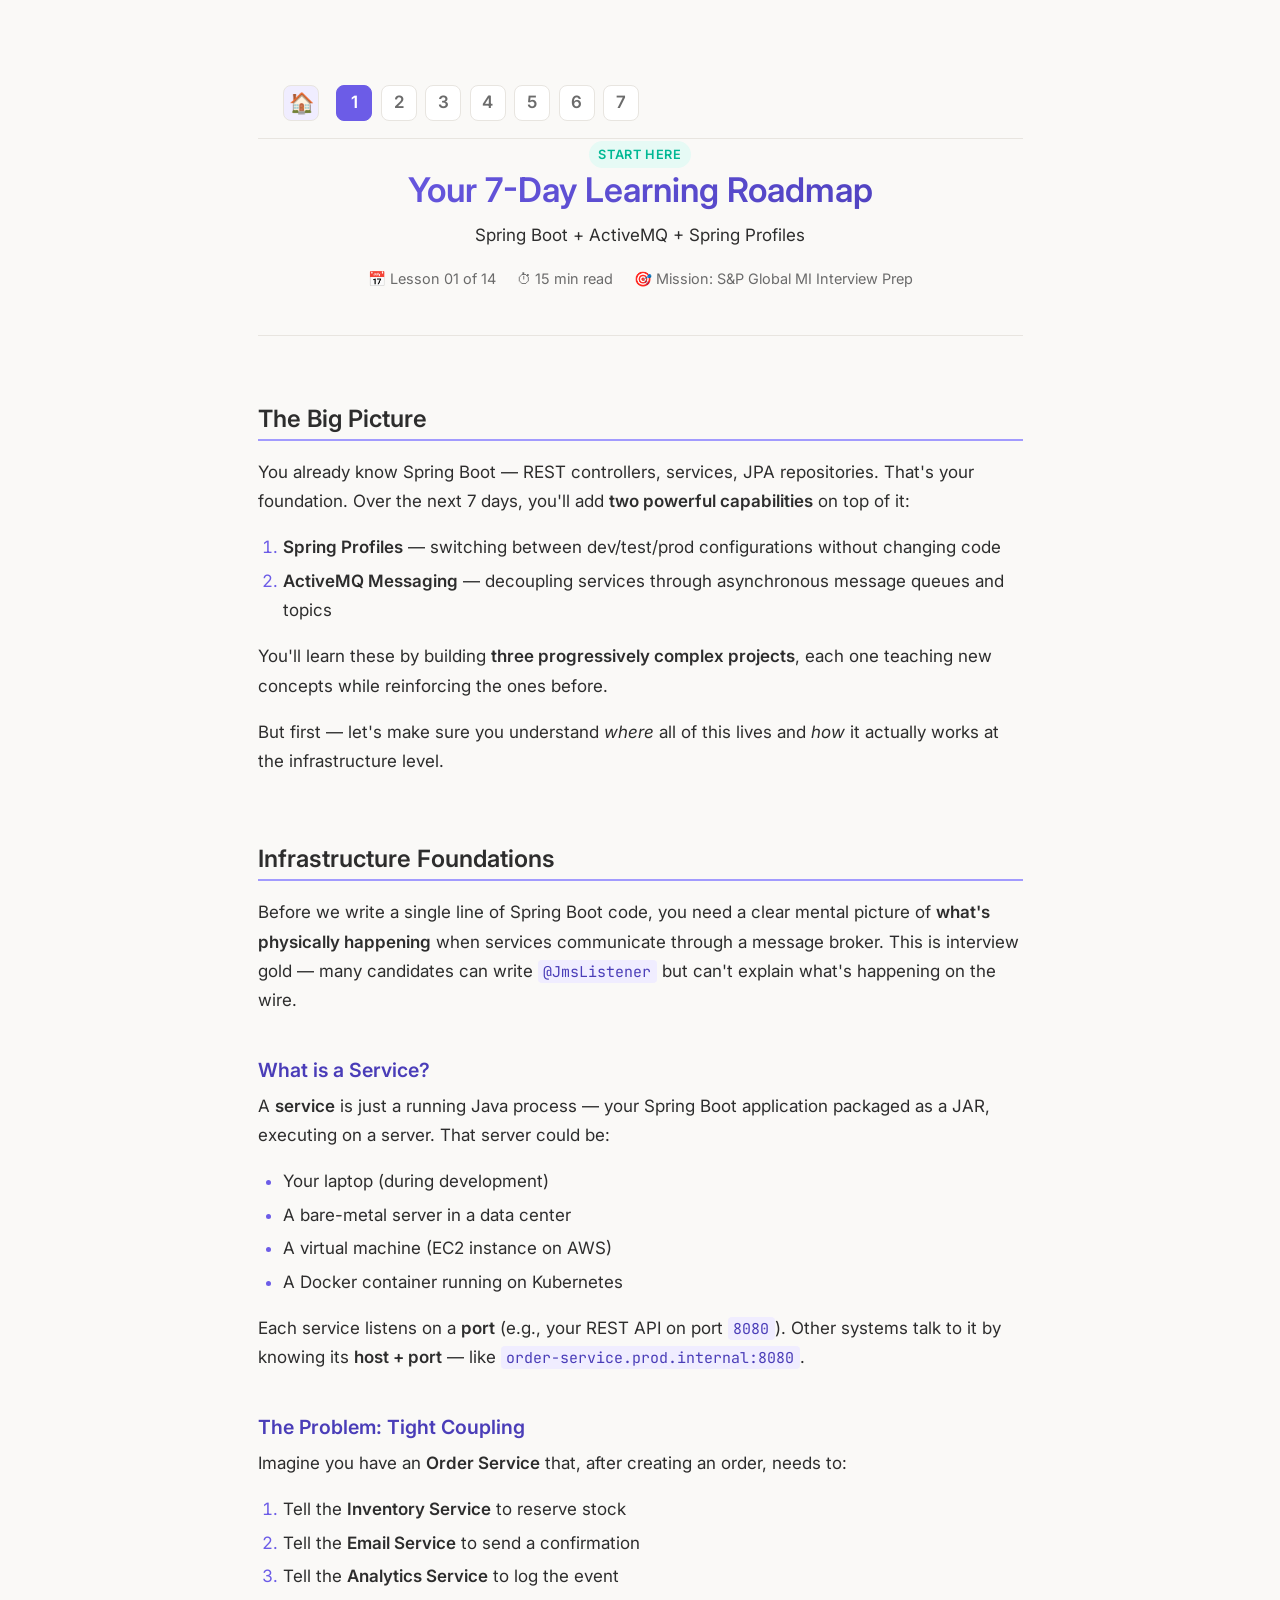
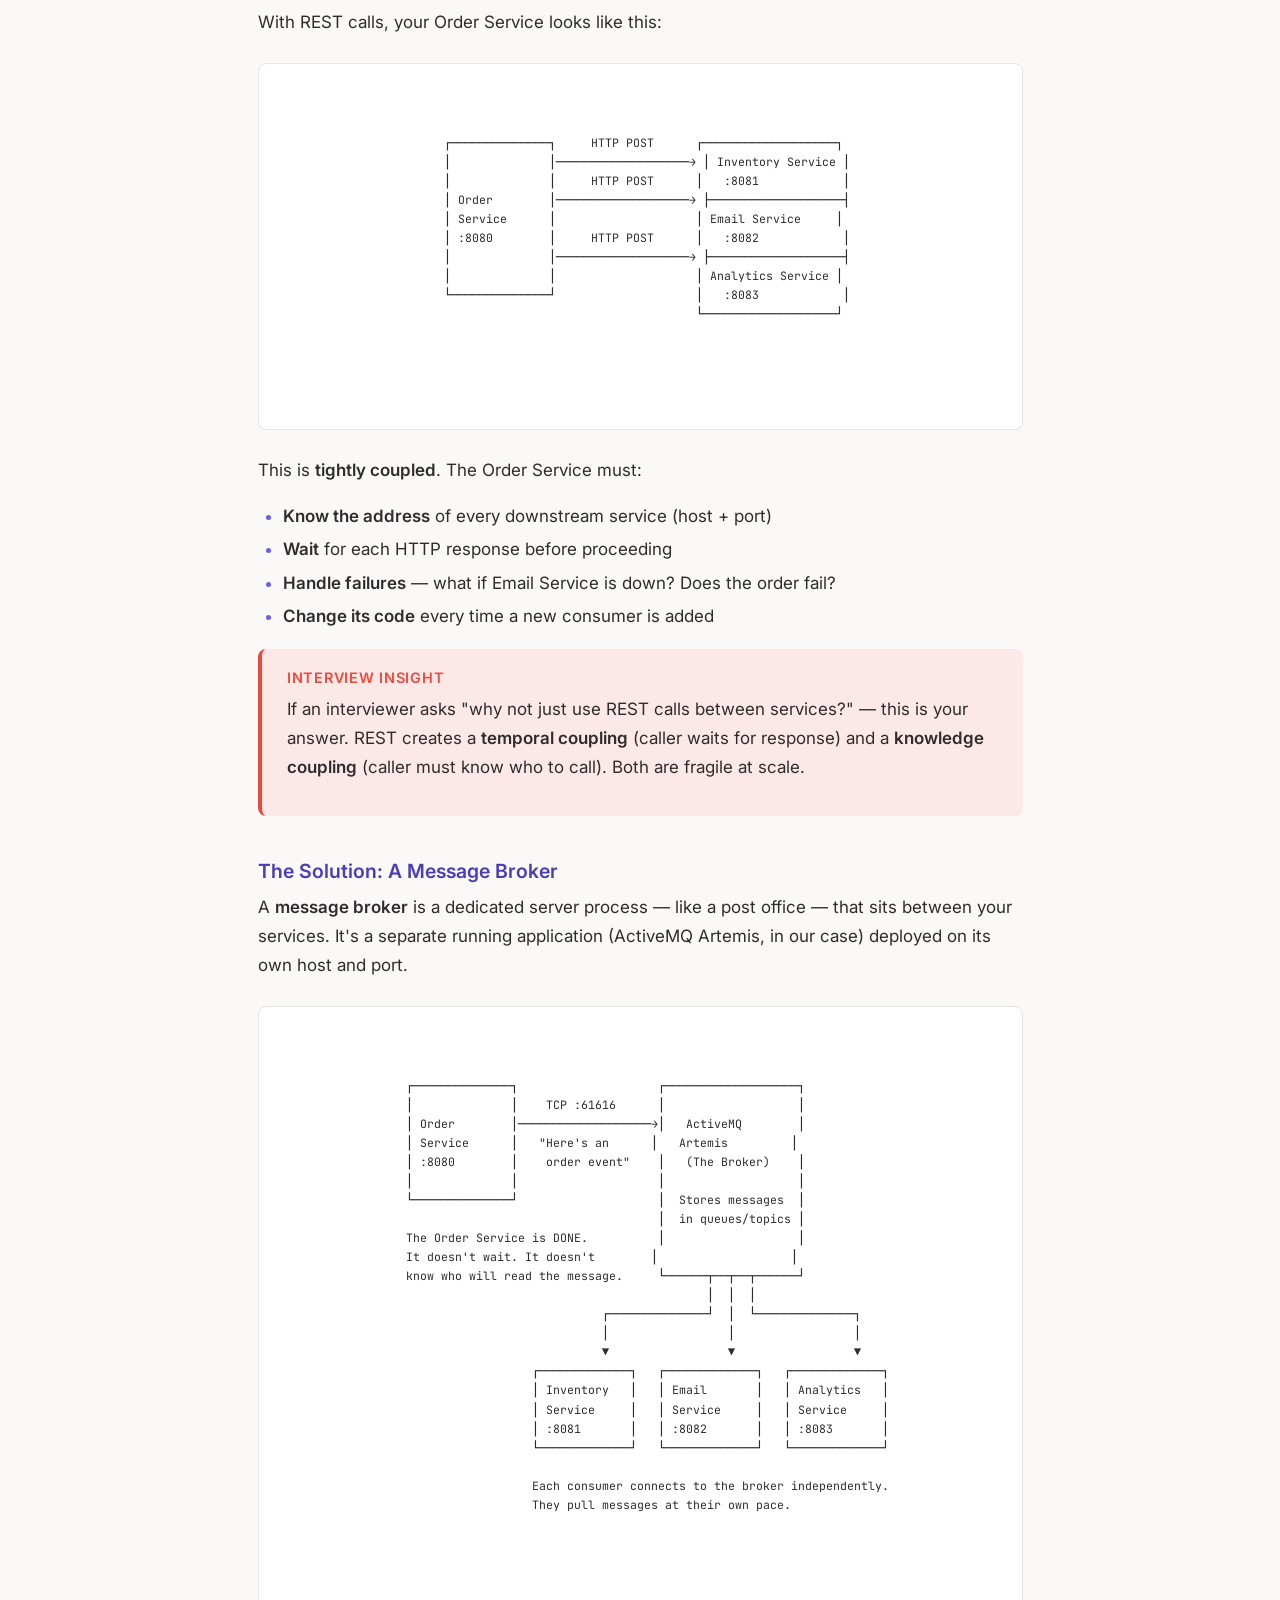
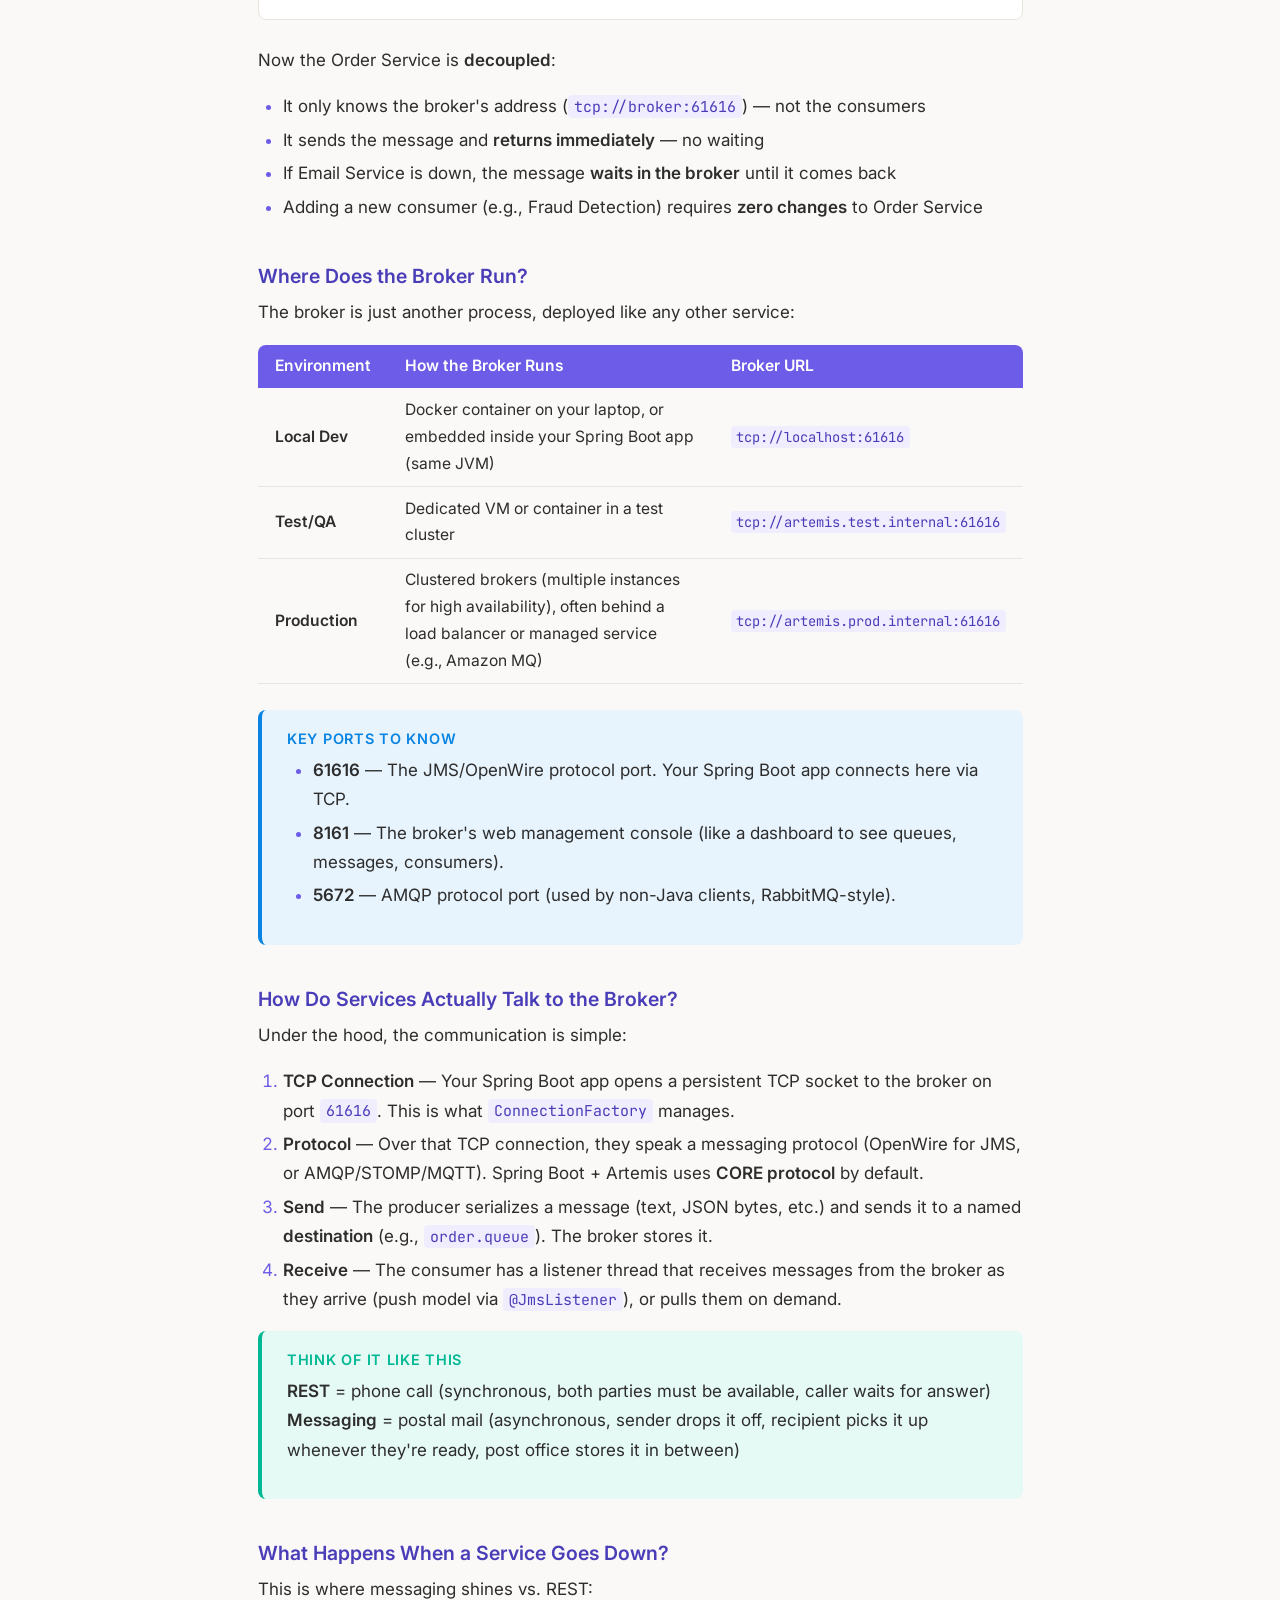
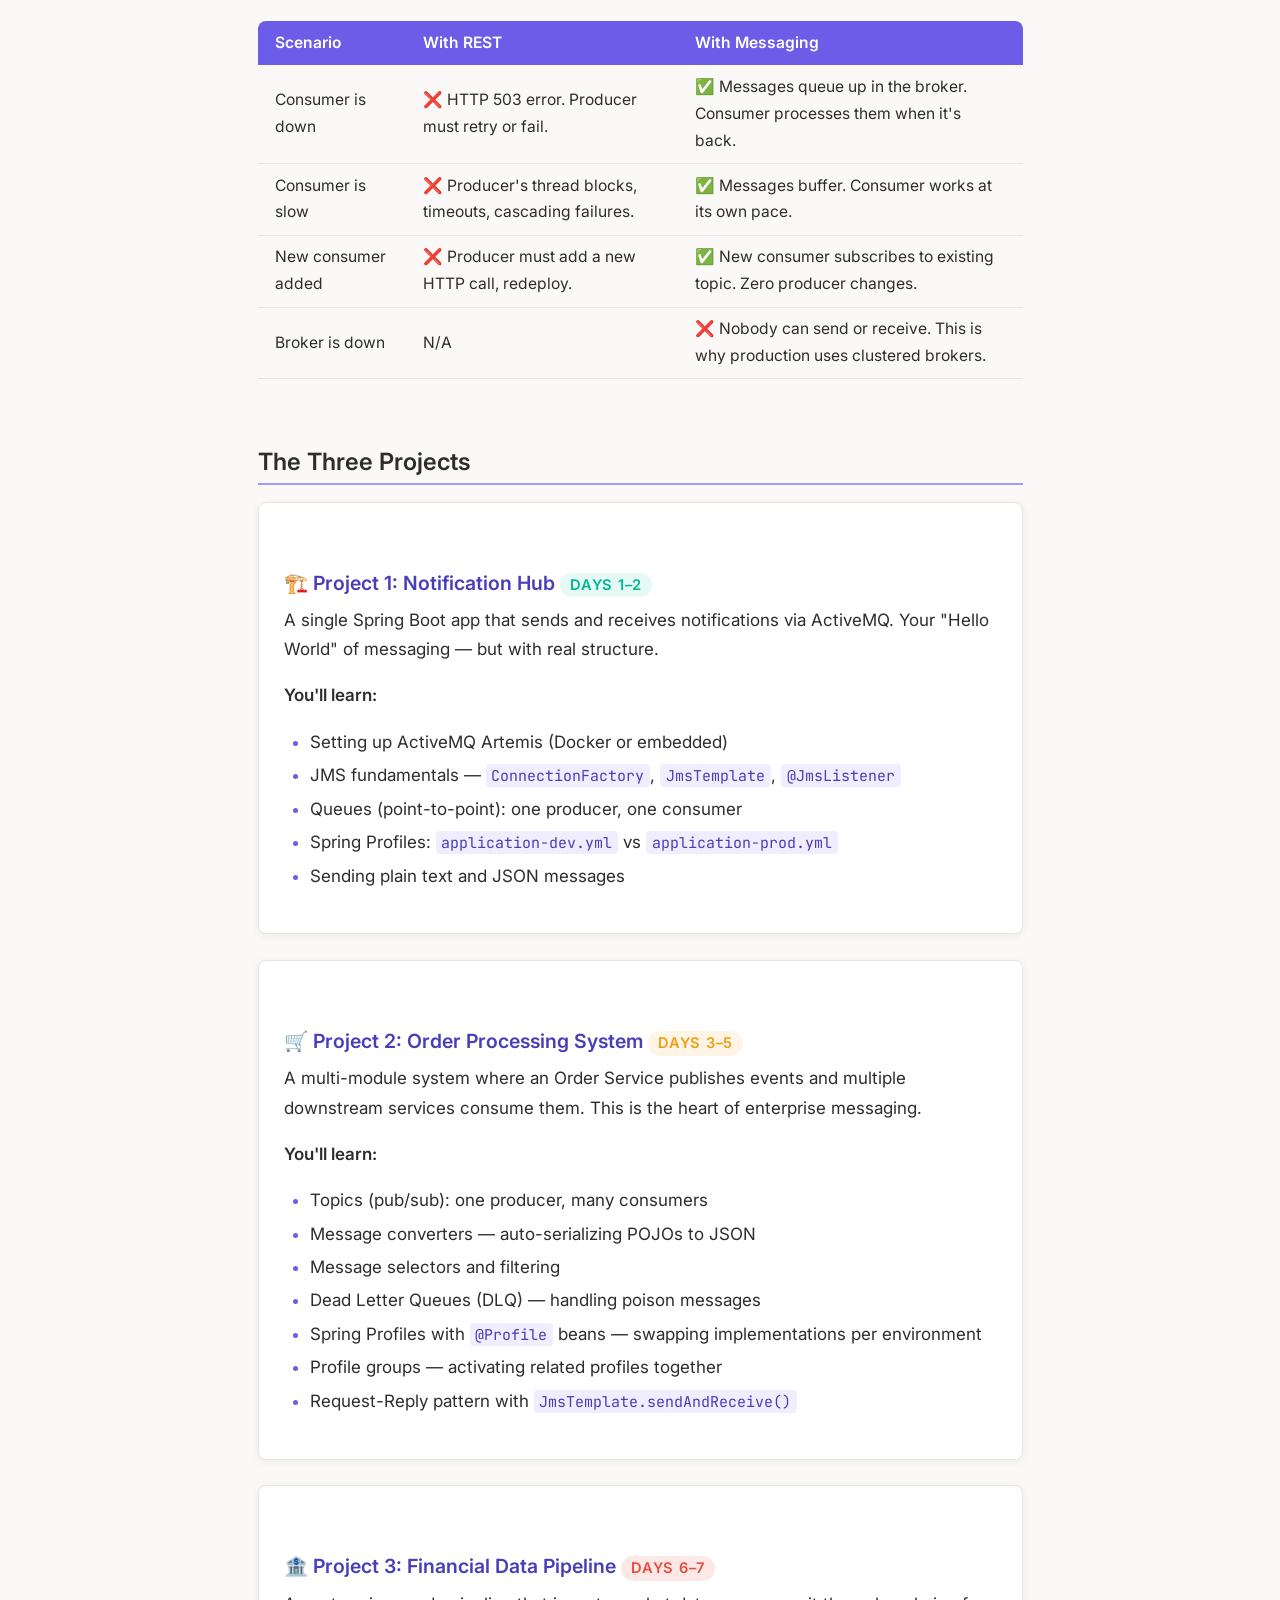
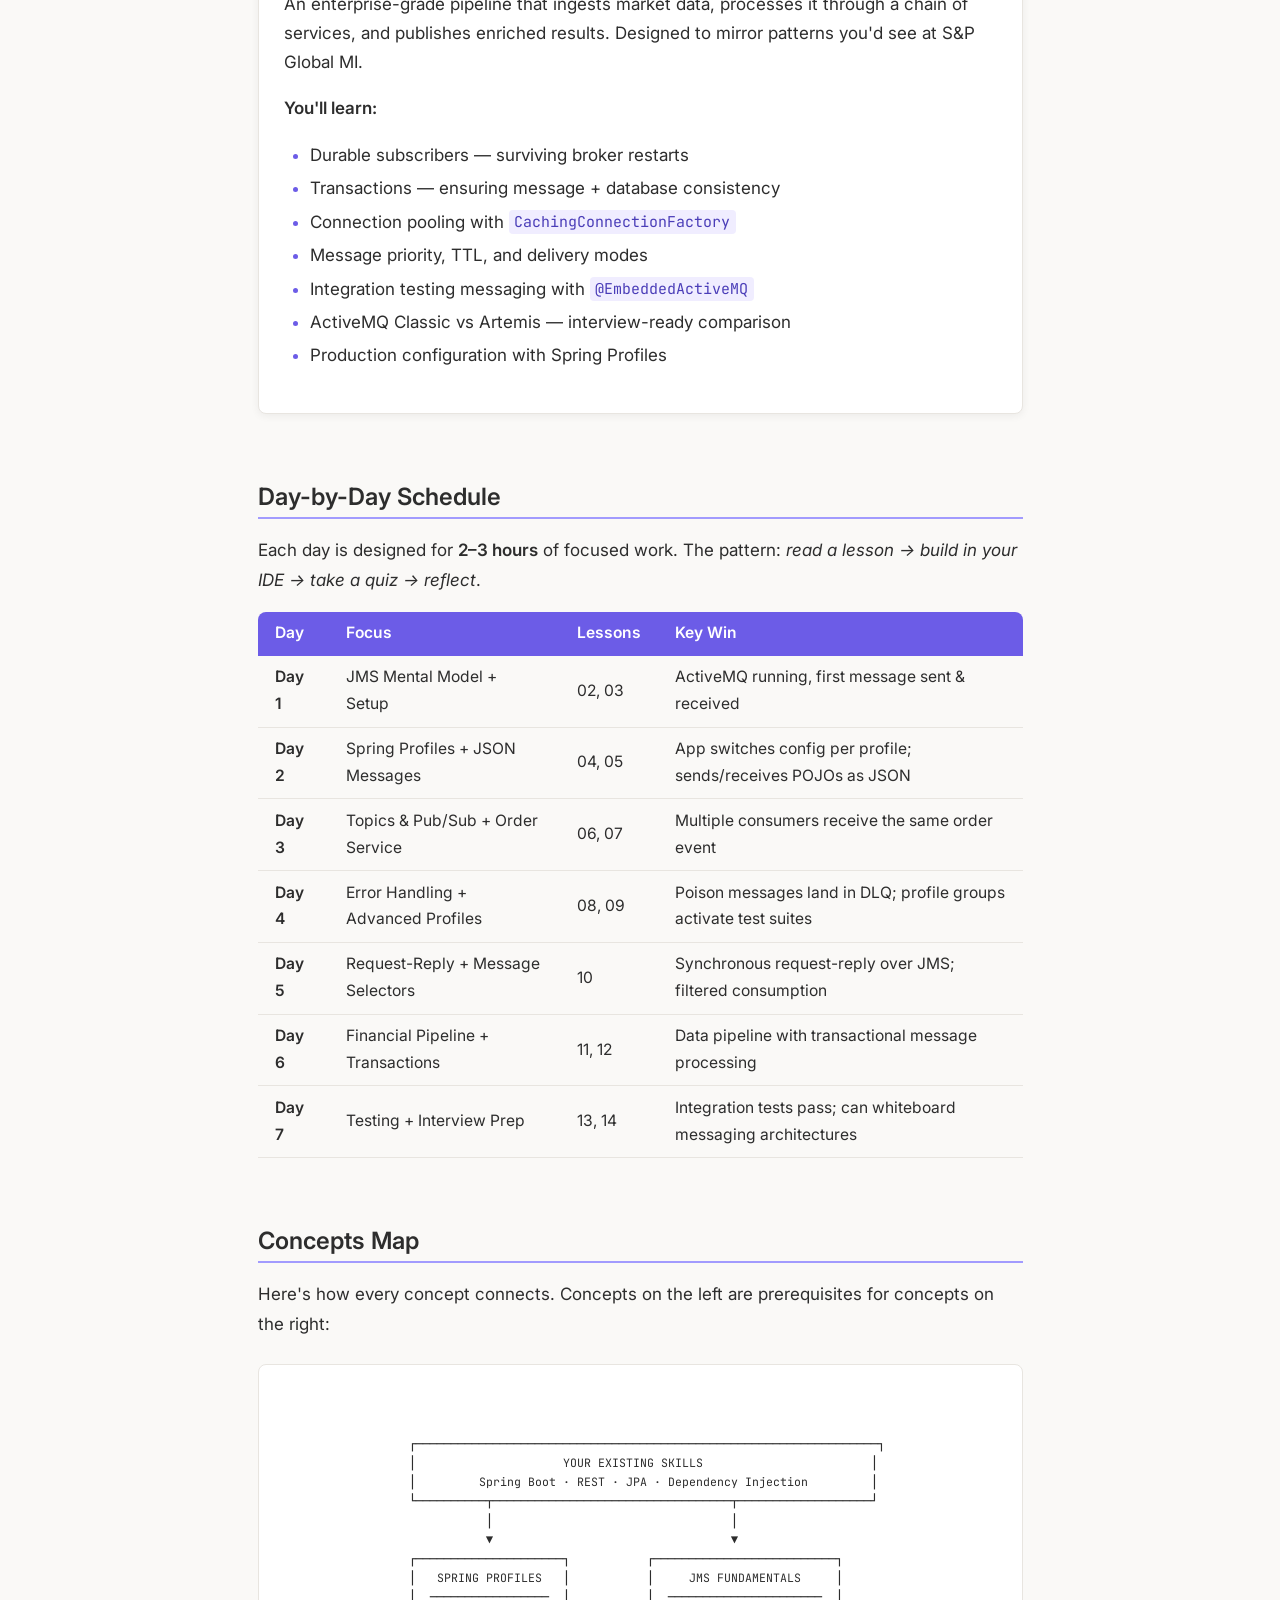
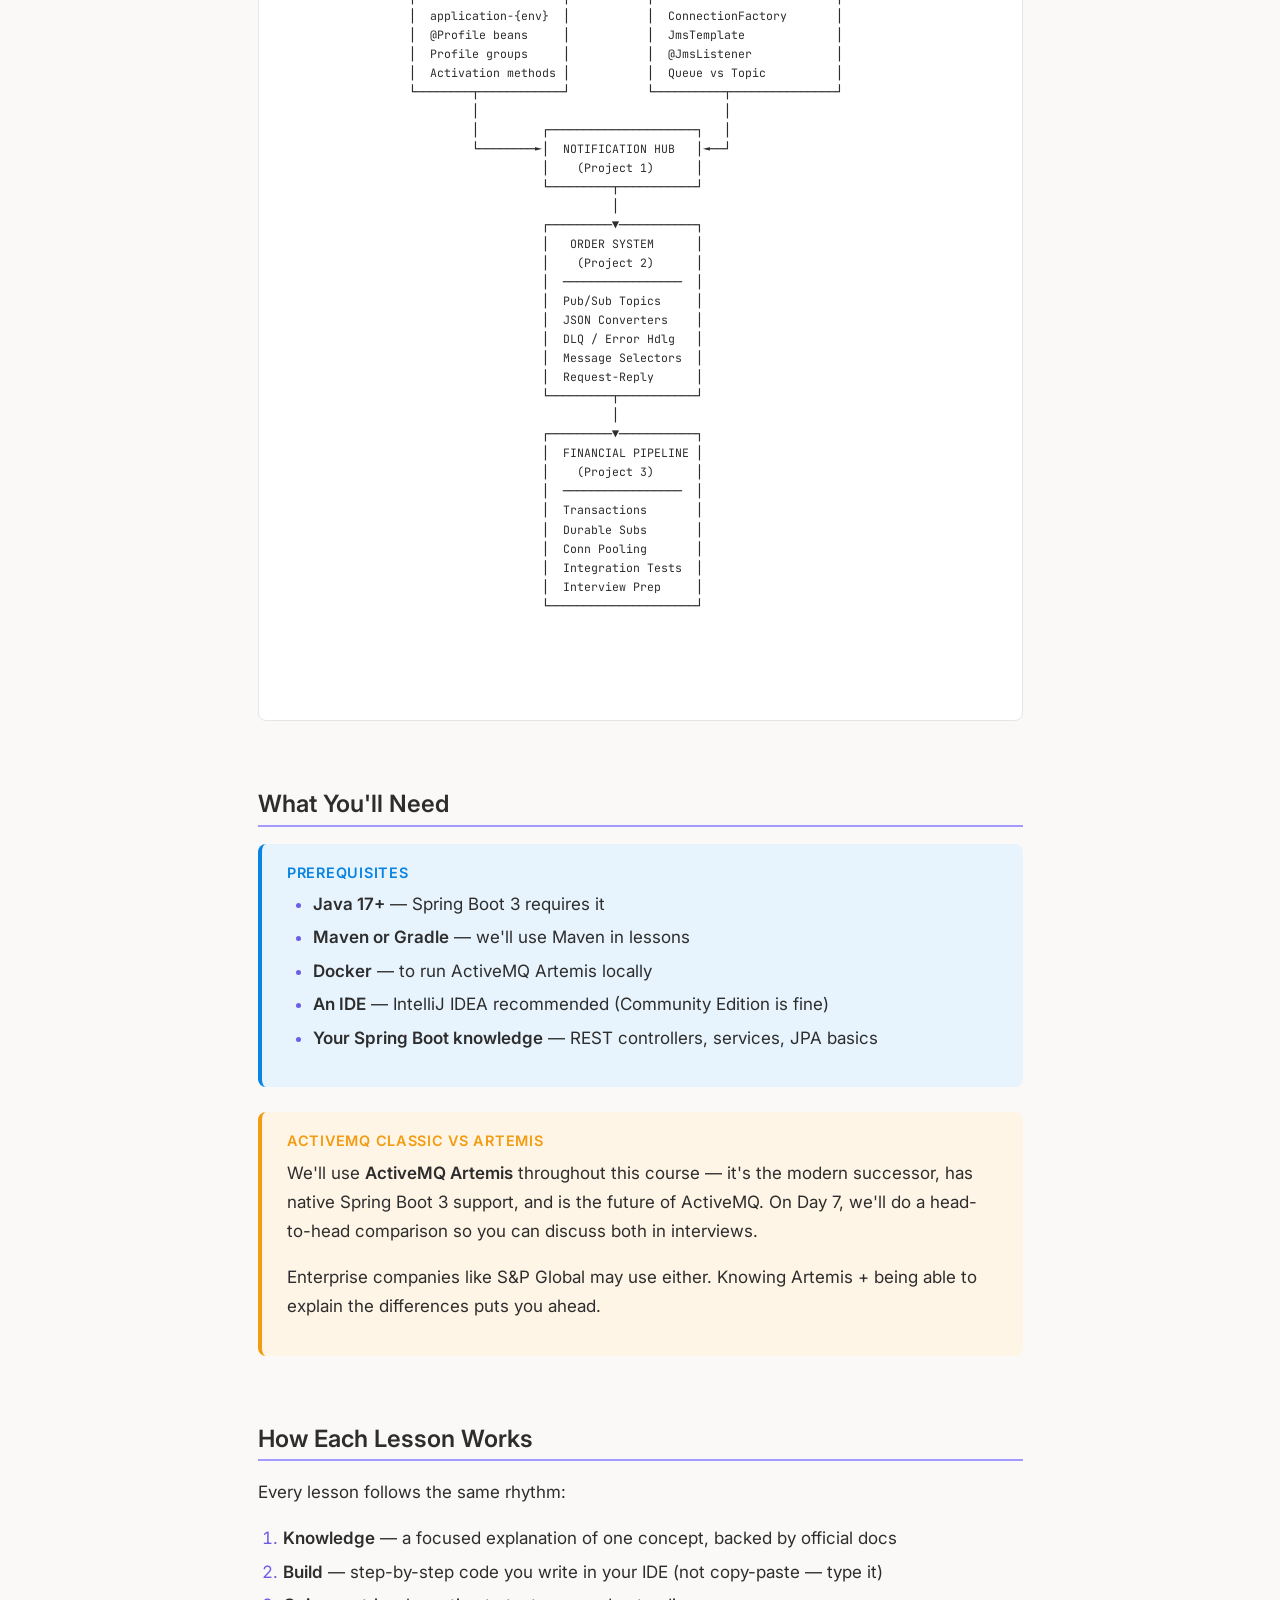
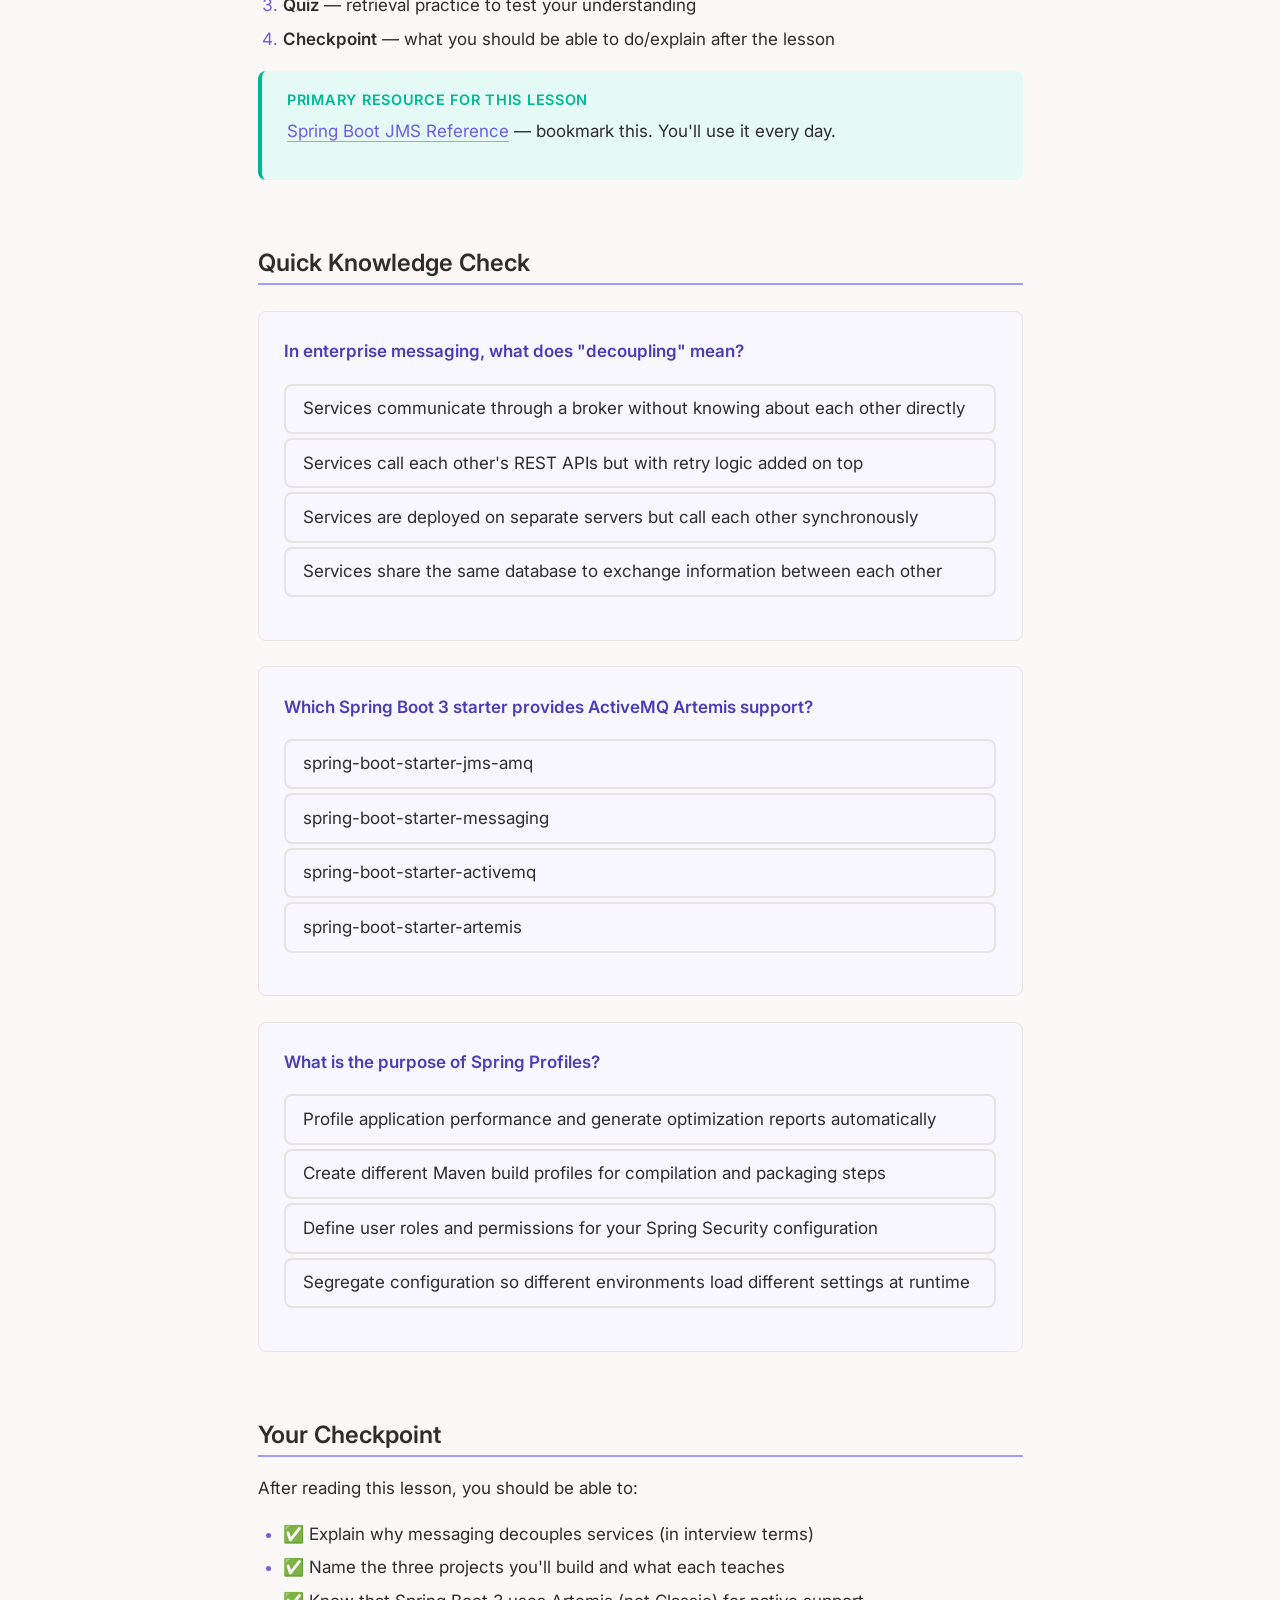
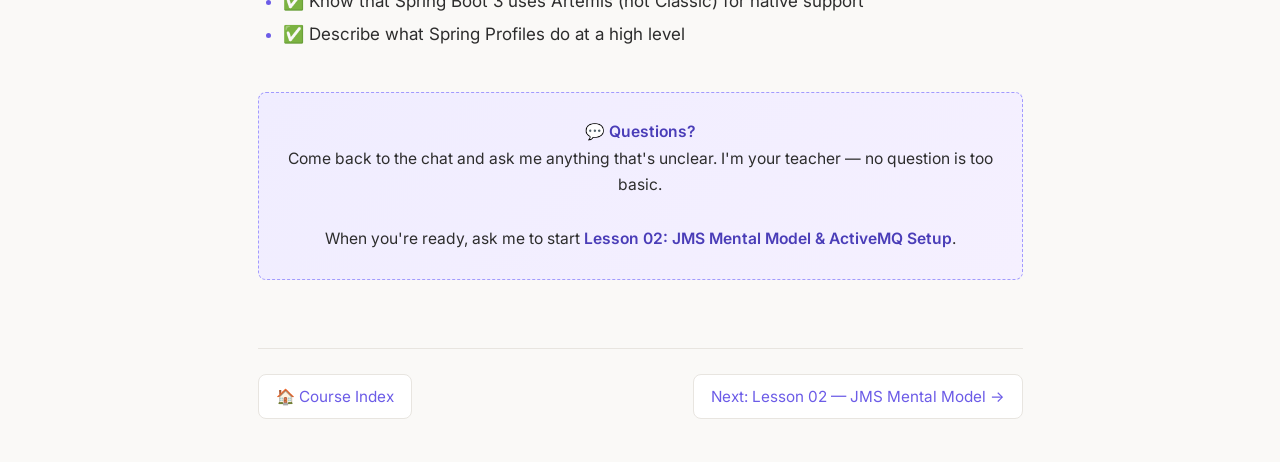
==== commit f70f42ec: "feat: implement POJO-based JSON messaging with MappingJackson2MessageConverter and add navigation UI" ====
--- a/lessons/0001-your-seven-day-roadmap.html
+++ b/lessons/0001-your-seven-day-roadmap.html
@@ -7,6 +7,21 @@
   <link rel="stylesheet" href="../assets/style.css">
 </head>
 <body>
+
+<nav class="top-nav">
+  <a href="../index.html" class="nav-btn home-btn" title="Course Index">🏠</a>
+  <div class="nav-pages">
+    <a href="0001-your-seven-day-roadmap.html" class="nav-btn active" title="Day 1: Roadmap">1</a>
+    <a href="0002-jms-mental-model-and-activemq-setup.html" class="nav-btn " title="Day 1: JMS Mental Model">2</a>
+    <a href="0003-your-first-queue-send-and-receive.html" class="nav-btn " title="Day 1: First Queue">3</a>
+    <a href="0004-spring-profiles-environment-configuration.html" class="nav-btn " title="Day 2: Profiles">4</a>
+    <a href="0005-json-messages-and-messageconverter.html" class="nav-btn " title="Day 2: JSON">5</a>
+    <a href="0006-topics-and-pub-sub-patterns.html" class="nav-btn " title="Day 3: Topics">6</a>
+    <a href="0007-building-the-order-processing-system.html" class="nav-btn " title="Day 3: Order Processing">7</a>
+  </div>
+</nav>
+
+  
 
   <div class="lesson-header">
     <span class="lesson-badge badge-beginner">Start Here</span>
@@ -483,6 +498,7 @@
   </div>
 
   <div class="lesson-nav">
+    <a href="../index.html">🏠 Course Index</a>
     <span></span>
     <a href="0002-jms-mental-model-and-activemq-setup.html">Next: Lesson 02 — JMS Mental Model →</a>
   </div>
--- a/assets/style.css
+++ b/assets/style.css
@@ -404,3 +404,51 @@
   h1 { font-size: 1.6rem; }
   pre { padding: var(--sp-md); }
 }
+
+
+.top-nav {
+  display: flex;
+  align-items: center;
+  gap: var(--sp-md);
+  margin: var(--sp-xl) auto 0;
+  max-width: 800px;
+  padding: 0 var(--sp-lg) var(--sp-md);
+  border-bottom: 1px solid var(--border);
+}
+.nav-pages {
+  display: flex;
+  gap: var(--sp-sm);
+  flex-wrap: wrap;
+}
+.nav-btn {
+  display: flex;
+  align-items: center;
+  justify-content: center;
+  width: 36px;
+  height: 36px;
+  background: var(--bg-card);
+  border: 1px solid var(--border);
+  border-radius: 8px;
+  text-decoration: none;
+  font-weight: 600;
+  color: var(--text-muted);
+  transition: all 0.2s;
+  box-shadow: var(--shadow-sm);
+}
+.nav-btn:hover {
+  background: var(--bg-highlight);
+  color: var(--text);
+  border-color: var(--accent);
+  transform: translateY(-1px);
+}
+.nav-btn.active {
+  background: var(--accent);
+  color: white;
+  border-color: var(--accent);
+}
+.nav-btn.home-btn {
+  font-size: 1.2rem;
+  background: var(--bg-highlight);
+  border-color: var(--border);
+  color: var(--text);
+}
